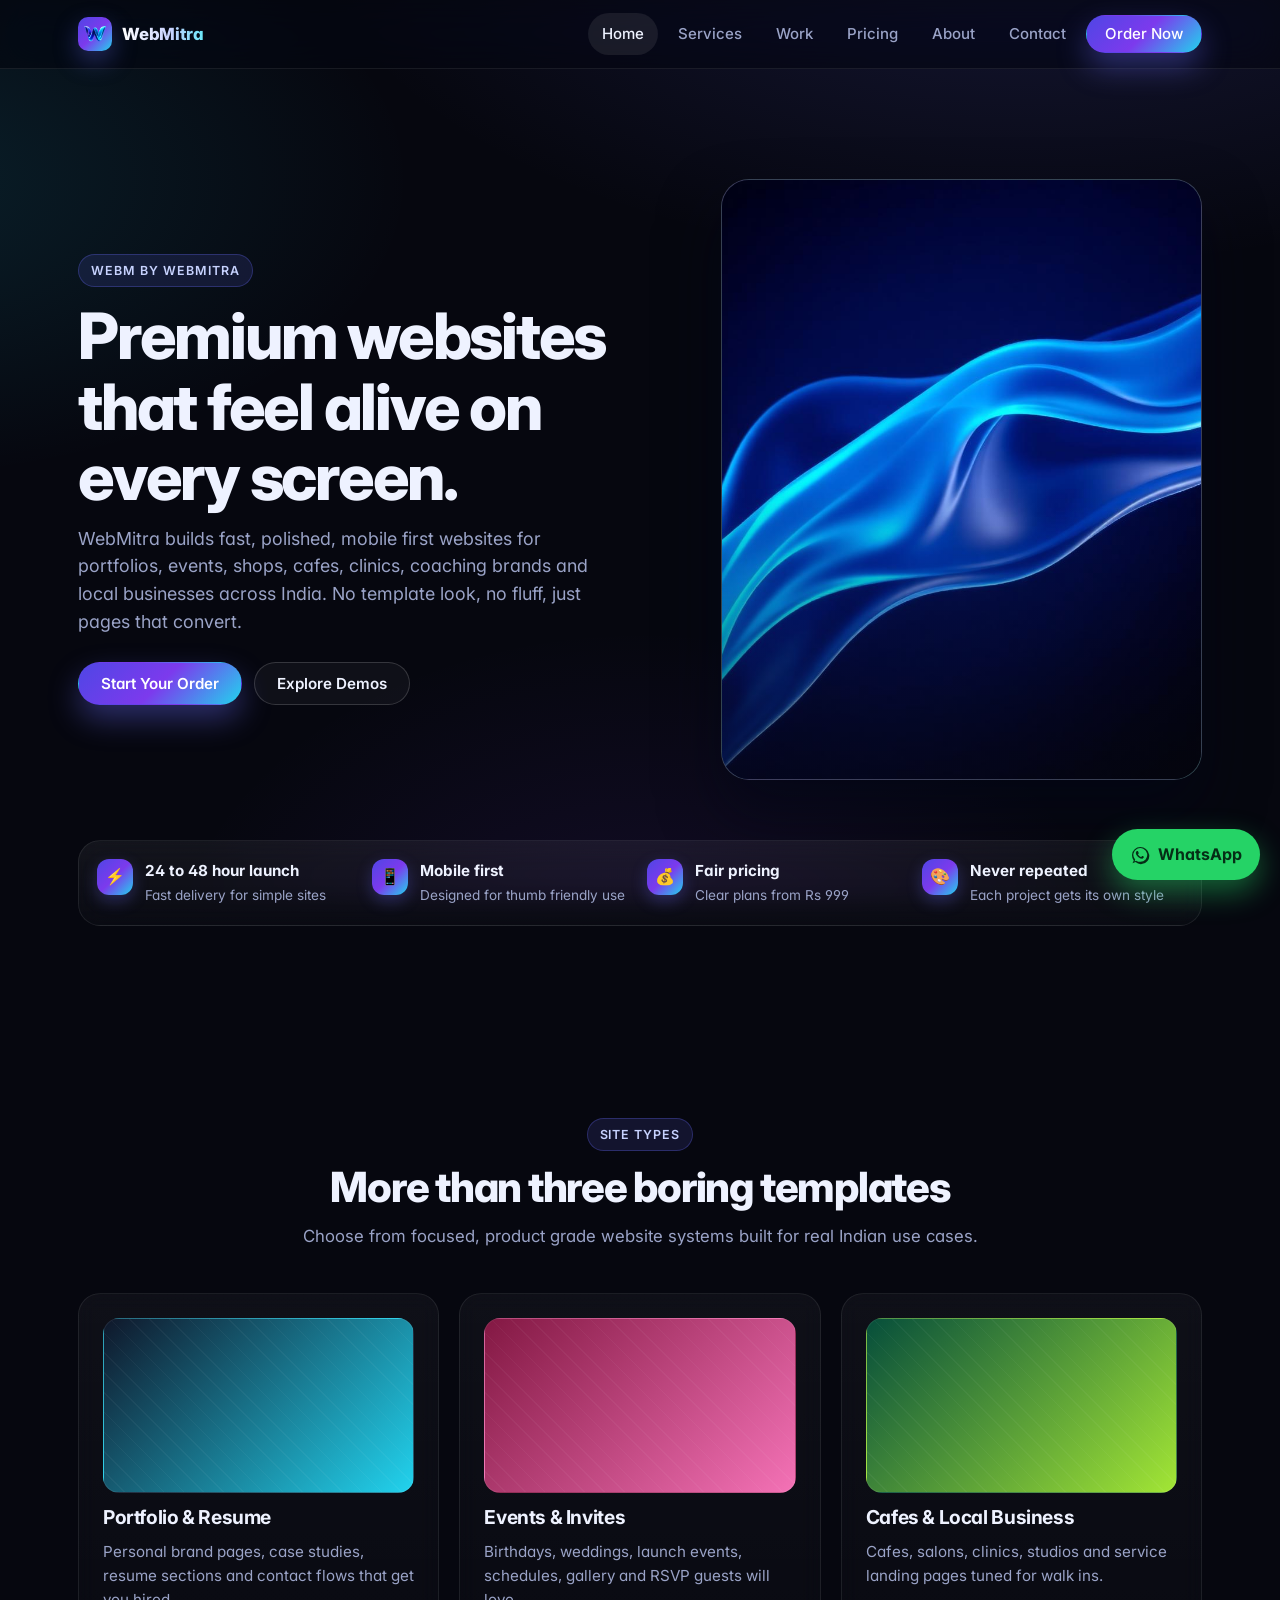
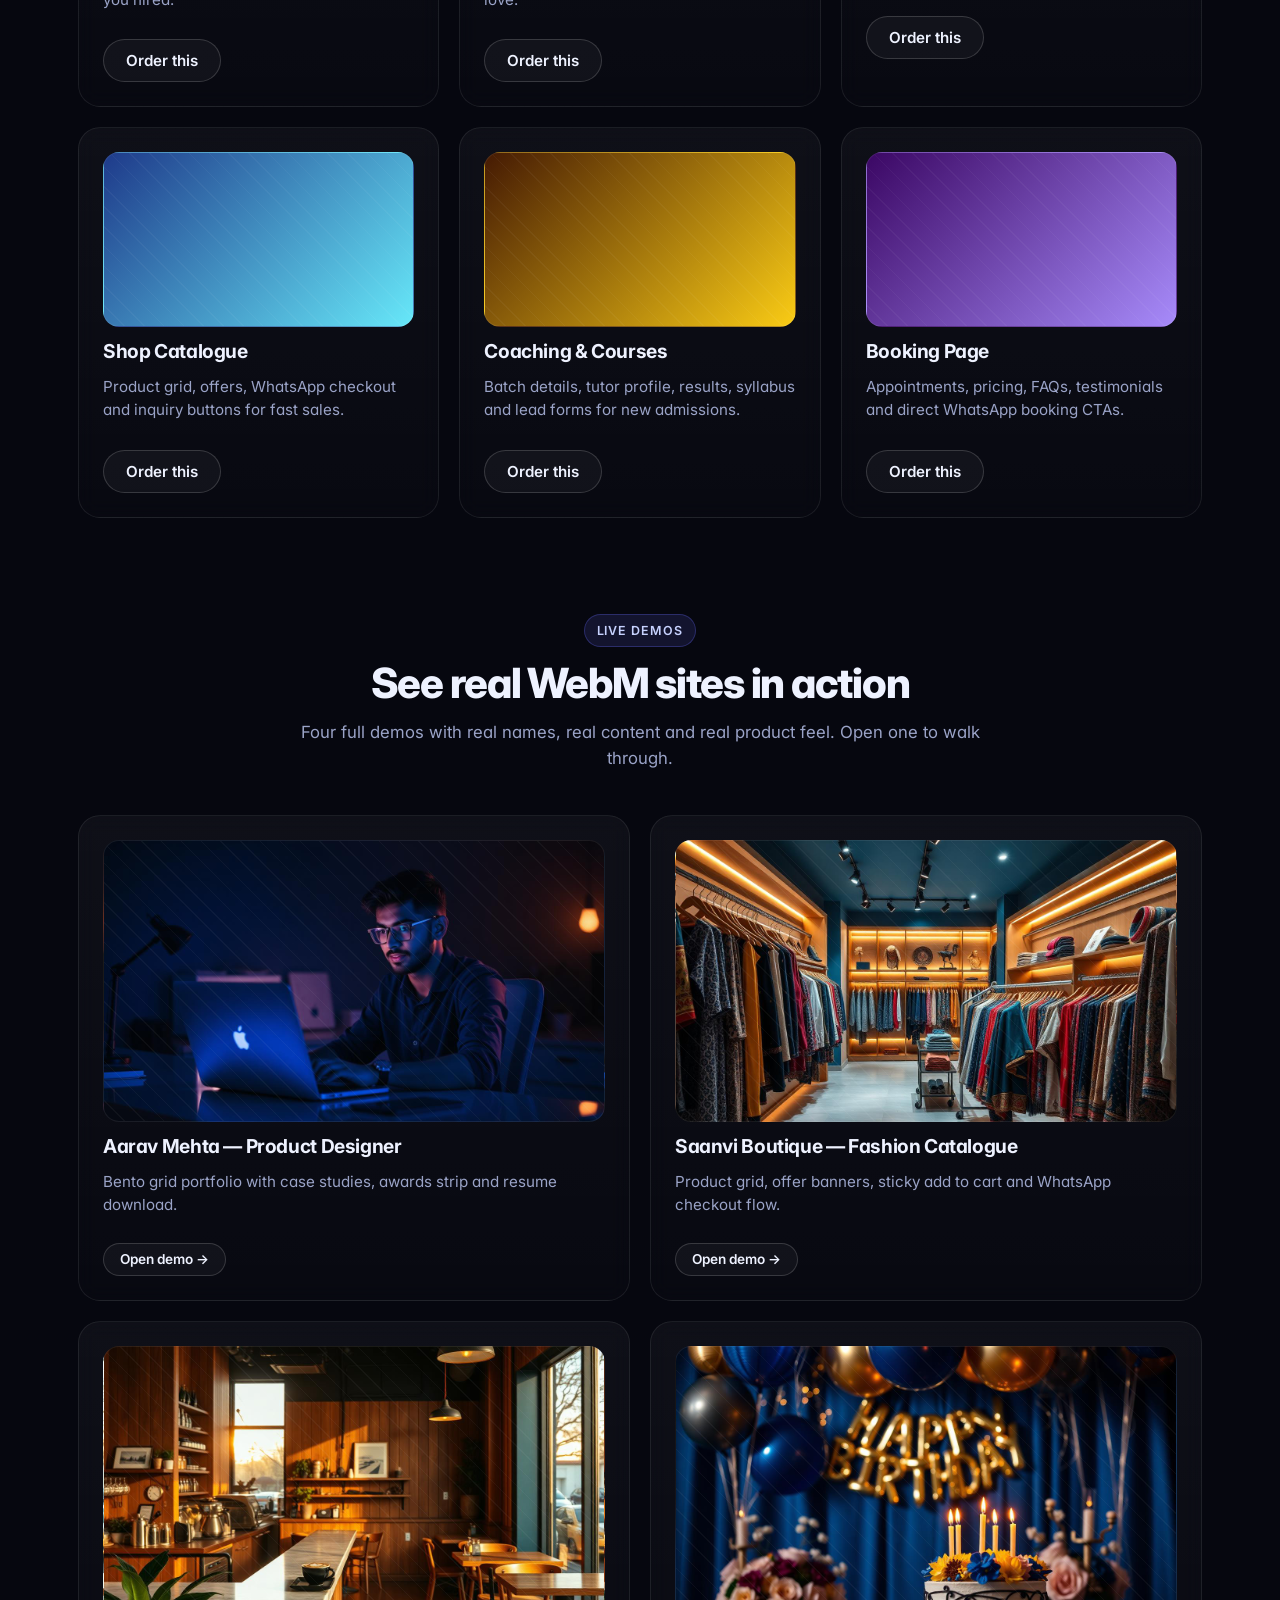
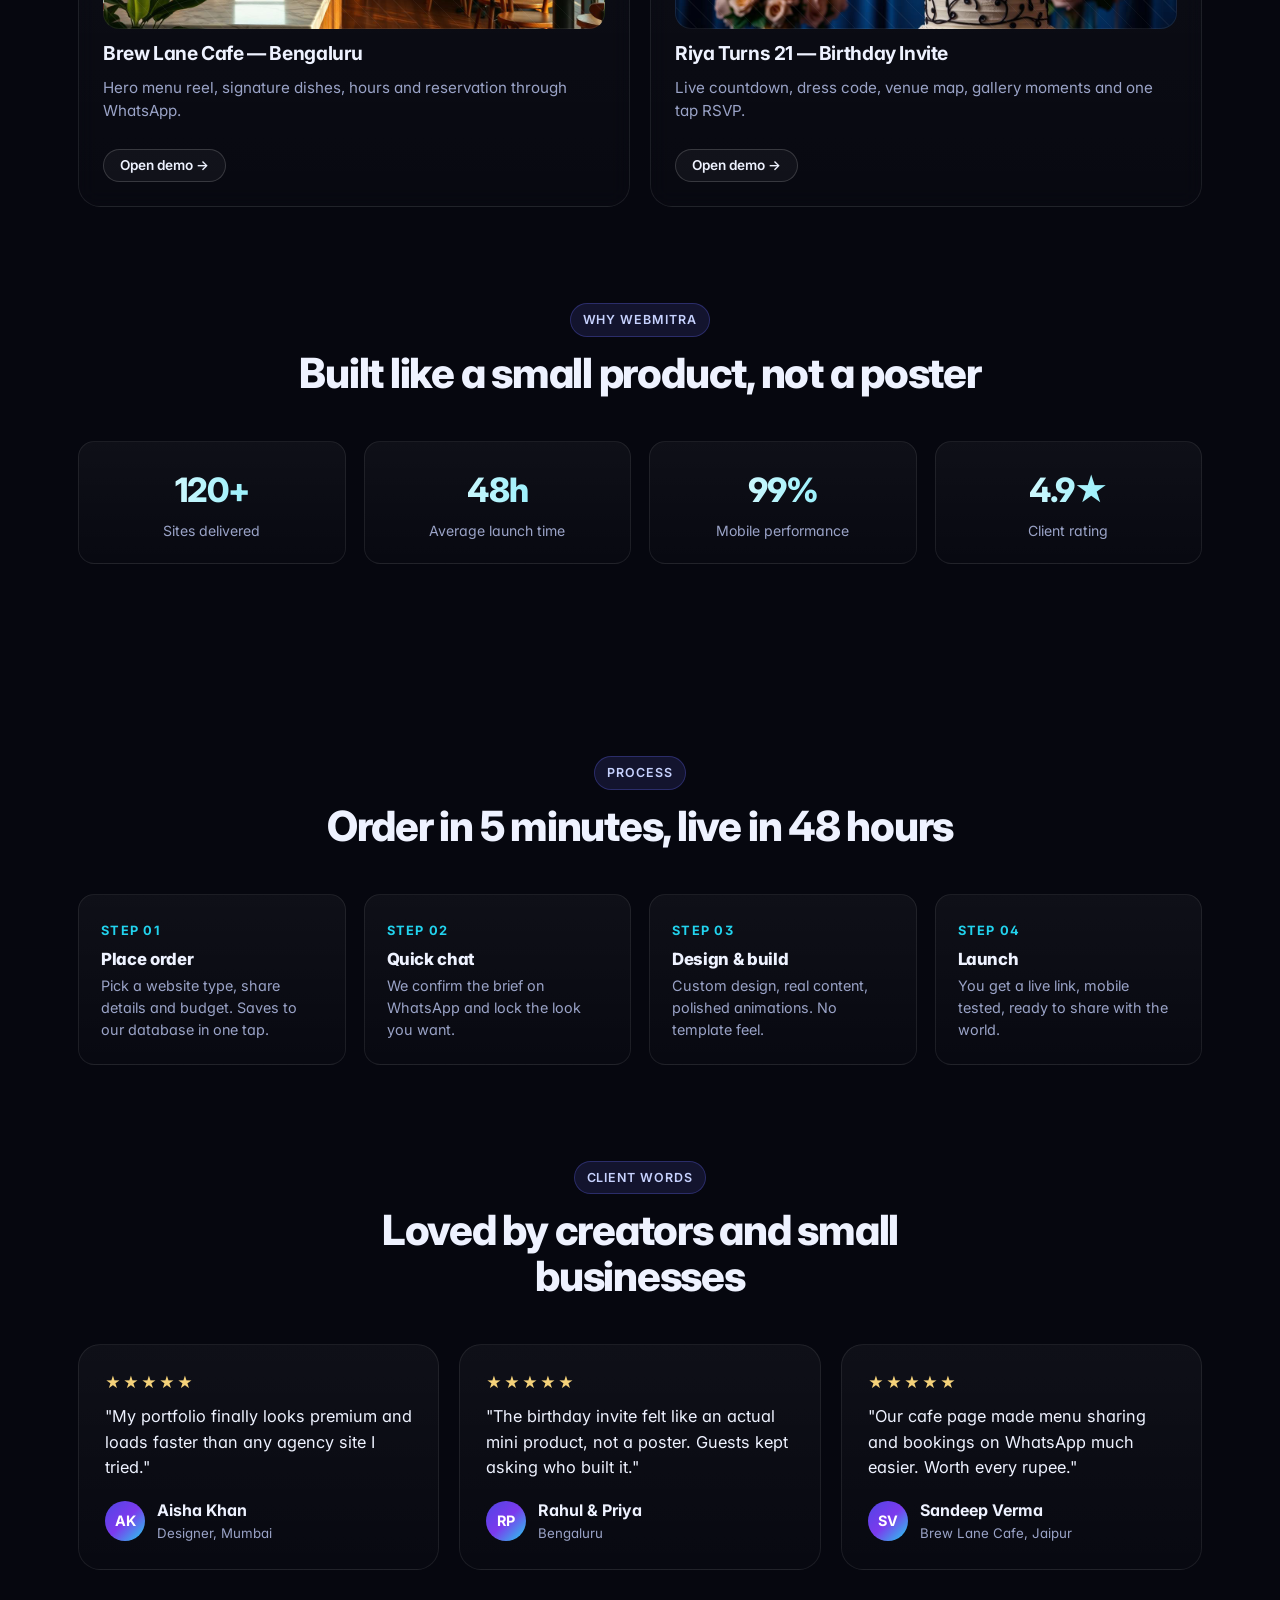
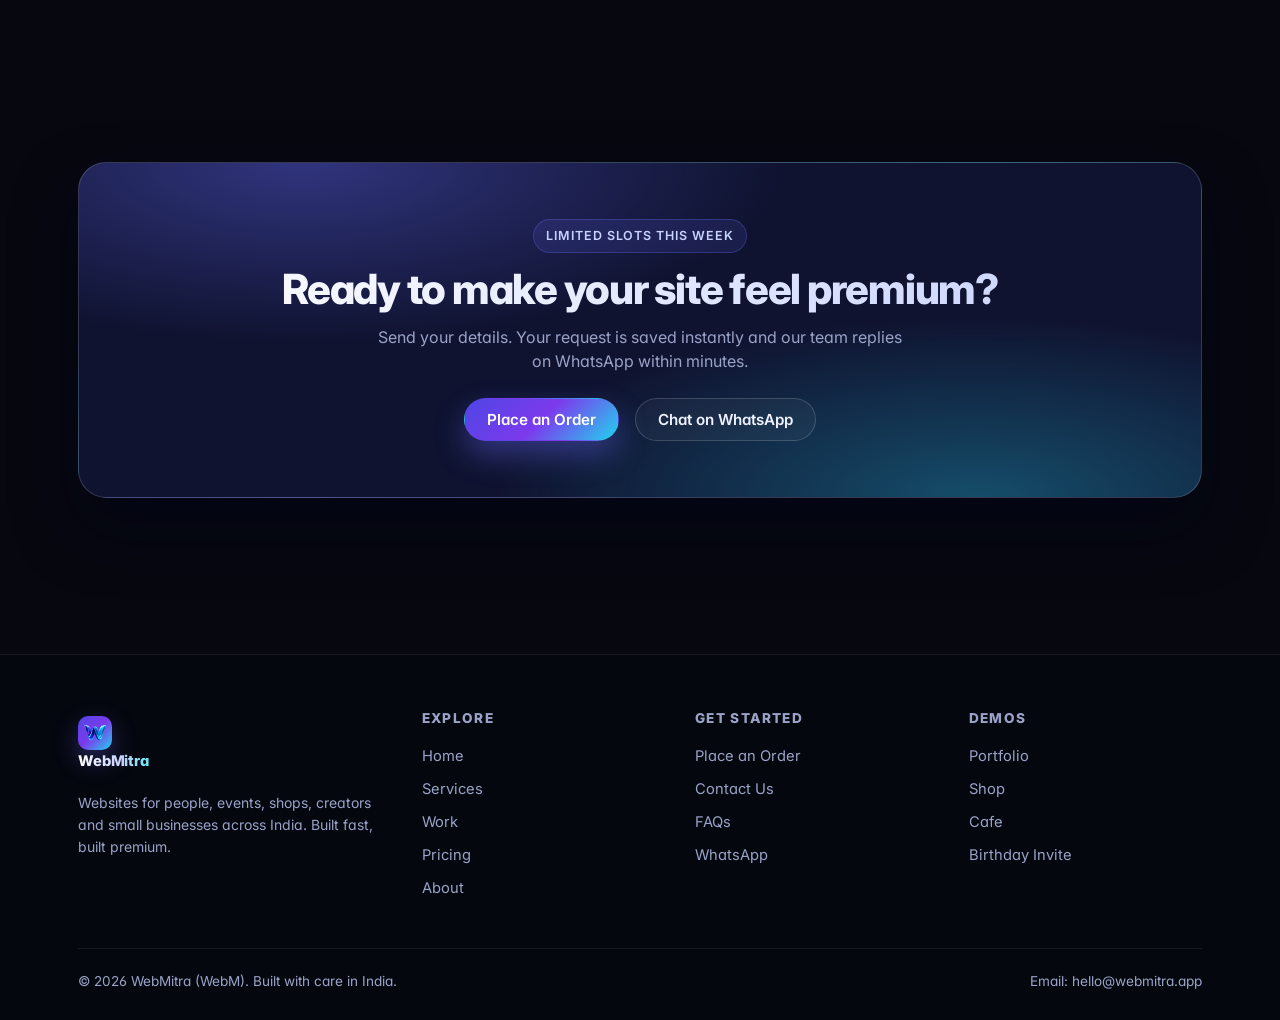
==== index.html @ c46224a7 "Add files via upload" ====
<!doctype html>
<html lang="en">
<head>
  <meta charset="utf-8" />
  <meta name="viewport" content="width=device-width, initial-scale=1, viewport-fit=cover" />
  <title>WebMitra | WebM Premium Websites for Creators, Cafes, Shops & Events in India</title>
  <meta name="description" content="WebMitra (WebM) builds premium, fast, mobile first websites for personal brands, cafes, shops, coaching, salons and events across India. Launch in 24 to 48 hours from just Rs 999." />
  <meta name="keywords" content="WebM, WebMitra, WebM websites, WebMitra India, premium websites India, mobile first website, fast website India, portfolio website, cafe website, shop website, birthday invite website, wedding website, business landing page, website designer India" />
  <meta name="author" content="WebMitra" />
  <meta name="robots" content="index,follow,max-image-preview:large" />
  <link rel="canonical" href="https://webmitra.app/" />
  <link rel="icon" href="icons/logo.png" type="image/svg+xml" />
  <link rel="apple-touch-icon" href="icons/logo.png" />
  <link rel="preconnect" href="https://fonts.googleapis.com" />
  <link rel="preconnect" href="https://fonts.gstatic.com" crossorigin />
  <link href="https://fonts.googleapis.com/css2?family=Inter:wght@400;500;600;700;800;900&display=swap" rel="stylesheet" />
  <link rel="stylesheet" href="styles.css" />
  <meta name="theme-color" content="#06070f" />
  <meta property="og:site_name" content="WebMitra" />
  <meta property="og:title" content="WebMitra (WebM) | Premium Websites Built in 48 Hours" />
  <meta property="og:description" content="Premium, fast, mobile first websites for creators, businesses and events across India. From Rs 999." />
  <meta property="og:type" content="website" />
  <meta property="og:url" content="https://webmitra.app/" />
  <meta property="og:image" content="images/hero.jpg" />
  <meta name="twitter:card" content="summary_large_image" />
  <meta name="twitter:title" content="WebMitra (WebM) | Premium Websites in 48 Hours" />
  <meta name="twitter:description" content="WebM builds beautiful, fast websites that convert. From Rs 999." />
  <meta name="twitter:image" content="images/hero.jpg" />
  <script type="application/ld+json">
  {
    "@context": "https://schema.org",
    "@graph": [
      {
        "@type": "Organization",
        "name": "WebMitra",
        "alternateName": ["WebM", "Web Mitra", "WebMitra India"],
        "url": "https://webmitra.app/",
        "logo": "https://webmitra.app/icons/logo.png",
        "description": "WebMitra (WebM) builds premium, fast, mobile first websites for creators and small businesses across India.",
        "sameAs": ["https://wa.me/919448249141"],
        "contactPoint": [{
          "@type": "ContactPoint",
          "contactType": "customer support",
          "telephone": "+91-94482-49141",
          "areaServed": "IN",
          "availableLanguage": ["English", "Hindi"]
        }]
      },
      {
        "@type": "WebSite",
        "name": "WebMitra",
        "alternateName": "WebM",
        "url": "https://webmitra.app/",
        "potentialAction": {
          "@type": "SearchAction",
          "target": "https://webmitra.app/?q={search_term_string}",
          "query-input": "required name=search_term_string"
        }
      },
      {
        "@type": "AggregateRating",
        "itemReviewed": {"@type": "Organization", "name": "WebMitra"},
        "ratingValue": "4.9",
        "reviewCount": "127"
      }
    ]
  }
  </script>
</head>
<body>
  <header class="site-header">
    <div class="container nav">
      <a class="brand" href="index.html" aria-label="WebMitra home">
        <span class="brand-mark"><img src="icons/logo.png" alt="WebMitra logo" width="34" height="34" /></span>
        <span class="brand-name-grad">WebMitra</span>
      </a>
      <button class="menu-toggle" data-menu-toggle aria-label="Open menu">☰</button>
      <nav class="nav-links" aria-label="Main">
        <a href="index.html" data-nav="index.html">Home</a>
        <a href="services.html" data-nav="services.html">Services</a>
        <a href="work.html" data-nav="work.html">Work</a>
        <a href="pricing.html" data-nav="pricing.html">Pricing</a>
        <a href="about.html" data-nav="about.html">About</a>
        <a href="contact.html" data-nav="contact.html">Contact</a>
        <a class="nav-cta btn btn-primary" href="order.html" data-nav="order.html">Order Now</a>
      </nav>
    </div>
  </header>

  <main>
    <section class="hero">
      <div class="container hero-grid">
        <div>
          <span class="eyebrow fade-in">WebM by WebMitra</span>
          <h1 class="fade-in delay-1">Premium websites that feel alive on every screen.</h1>
          <p class="lead fade-in delay-2">
            WebMitra builds fast, polished, mobile first websites for portfolios, events, shops, cafes, clinics, coaching brands and local businesses across India. No template look, no fluff, just pages that convert.
          </p>
          <div class="hero-cta fade-in delay-3">
            <a class="btn btn-primary" href="order.html">Start Your Order</a>
            <a class="btn btn-ghost" href="work.html">Explore Demos</a>
          </div>
        </div>
        <div class="hero-media fade-in delay-2">
          <img src="images/hero.jpg" alt="WebMitra liquid glass hero visual" width="640" height="800" fetchpriority="high" />
        </div>
      </div>
    </section>

    <section class="section" style="padding-top:0">
      <div class="container">
        <div class="trust-strip reveal">
          <div class="trust-item"><span class="trust-dot">⚡</span><div><strong>24 to 48 hour launch</strong><span class="t-sub">Fast delivery for simple sites</span></div></div>
          <div class="trust-item"><span class="trust-dot">📱</span><div><strong>Mobile first</strong><span class="t-sub">Designed for thumb friendly use</span></div></div>
          <div class="trust-item"><span class="trust-dot">💰</span><div><strong>Fair pricing</strong><span class="t-sub">Clear plans from Rs 999</span></div></div>
          <div class="trust-item"><span class="trust-dot">🎨</span><div><strong>Never repeated</strong><span class="t-sub">Each project gets its own style</span></div></div>
        </div>
      </div>
    </section>

    <section class="section">
      <div class="container">
        <div class="section-head reveal">
          <span class="eyebrow">Site types</span>
          <h2>More than three boring templates</h2>
          <p>Choose from focused, product grade website systems built for real Indian use cases.</p>
        </div>
        <div class="grid grid-3">
          <article class="card reveal"><div style="background:linear-gradient(135deg,#0f172a,#22d3ee)" class="mini-visual"></div><h3>Portfolio &amp; Resume</h3><p>Personal brand pages, case studies, resume sections and contact flows that get you hired.</p><a class="btn btn-ghost" href="order.html?type=Portfolio">Order this</a></article>
          <article class="card reveal"><div style="background:linear-gradient(135deg,#831843,#f472b6)" class="mini-visual event"></div><h3>Events &amp; Invites</h3><p>Birthdays, weddings, launch events, schedules, gallery and RSVP guests will love.</p><a class="btn btn-ghost" href="order.html?type=Birthday Invitation">Order this</a></article>
          <article class="card reveal"><div style="background:linear-gradient(135deg,#064e3b,#a3e635)" class="mini-visual business"></div><h3>Cafes &amp; Local Business</h3><p>Cafes, salons, clinics, studios and service landing pages tuned for walk ins.</p><a class="btn btn-ghost" href="order.html?type=Cafe / Restaurant">Order this</a></article>
          <article class="card reveal"><div style="background:linear-gradient(135deg,#1e3a8a,#67e8f9)" class="mini-visual shop"></div><h3>Shop Catalogue</h3><p>Product grid, offers, WhatsApp checkout and inquiry buttons for fast sales.</p><a class="btn btn-ghost" href="order.html?type=Shop Catalogue">Order this</a></article>
          <article class="card reveal"><div style="background:linear-gradient(135deg,#451a03,#facc15)" class="mini-visual learn"></div><h3>Coaching &amp; Courses</h3><p>Batch details, tutor profile, results, syllabus and lead forms for new admissions.</p><a class="btn btn-ghost" href="order.html?type=Coaching / Course">Order this</a></article>
          <article class="card reveal"><div style="background:linear-gradient(135deg,#3b0764,#a78bfa)" class="mini-visual booking"></div><h3>Booking Page</h3><p>Appointments, pricing, FAQs, testimonials and direct WhatsApp booking CTAs.</p><a class="btn btn-ghost" href="order.html?type=Booking Page">Order this</a></article>
        </div>
      </div>
    </section>

    <section class="section" style="padding-top:0">
      <div class="container">
        <div class="section-head reveal">
          <span class="eyebrow">Live demos</span>
          <h2>See real WebM sites in action</h2>
          <p>Four full demos with real names, real content and real product feel. Open one to walk through.</p>
        </div>
        <div class="grid grid-2">
          <a class="card reveal" href="demo-portfolio.html" style="display:flex;flex-direction:column;text-decoration:none">
            <div class="mini-visual" style="background:url('images/demo-portfolio.jpg') center/cover"></div>
            <h3>Aarav Mehta — Product Designer</h3>
            <p>Bento grid portfolio with case studies, awards strip and resume download.</p>
            <span class="btn btn-ghost btn-sm" style="align-self:flex-start;margin-top:14px">Open demo →</span>
          </a>
          <a class="card reveal" href="demo-shop.html" style="display:flex;flex-direction:column;text-decoration:none">
            <div class="mini-visual shop" style="background:url('images/demo-shop.jpg') center/cover"></div>
            <h3>Saanvi Boutique — Fashion Catalogue</h3>
            <p>Product grid, offer banners, sticky add to cart and WhatsApp checkout flow.</p>
            <span class="btn btn-ghost btn-sm" style="align-self:flex-start;margin-top:14px">Open demo →</span>
          </a>
          <a class="card reveal" href="demo-cafe.html" style="display:flex;flex-direction:column;text-decoration:none">
            <div class="mini-visual business" style="background:url('images/demo-cafe.jpg') center/cover"></div>
            <h3>Brew Lane Cafe — Bengaluru</h3>
            <p>Hero menu reel, signature dishes, hours and reservation through WhatsApp.</p>
            <span class="btn btn-ghost btn-sm" style="align-self:flex-start;margin-top:14px">Open demo →</span>
          </a>
          <a class="card reveal" href="demo-invite.html" style="display:flex;flex-direction:column;text-decoration:none">
            <div class="mini-visual event" style="background:url('images/demo-invite.jpg') center/cover"></div>
            <h3>Riya Turns 21 — Birthday Invite</h3>
            <p>Live countdown, dress code, venue map, gallery moments and one tap RSVP.</p>
            <span class="btn btn-ghost btn-sm" style="align-self:flex-start;margin-top:14px">Open demo →</span>
          </a>
        </div>
      </div>
    </section>

    <section class="section" style="padding-top:0">
      <div class="container">
        <div class="section-head reveal">
          <span class="eyebrow">Why WebMitra</span>
          <h2>Built like a small product, not a poster</h2>
        </div>
        <div class="stats reveal">
          <div class="stat"><div class="n"><span data-target="120" data-suffix="+">0</span></div><div class="l">Sites delivered</div></div>
          <div class="stat"><div class="n"><span data-target="48" data-suffix="h">0</span></div><div class="l">Average launch time</div></div>
          <div class="stat"><div class="n"><span data-target="99" data-suffix="%">0</span></div><div class="l">Mobile performance</div></div>
          <div class="stat"><div class="n"><span data-target="4.9" data-suffix="★">0</span></div><div class="l">Client rating</div></div>
        </div>
      </div>
    </section>

    <section class="section">
      <div class="container">
        <div class="section-head reveal">
          <span class="eyebrow">Process</span>
          <h2>Order in 5 minutes, live in 48 hours</h2>
        </div>
        <div class="steps reveal">
          <div class="step"><span class="num">STEP 01</span><h4>Place order</h4><p>Pick a website type, share details and budget. Saves to our database in one tap.</p></div>
          <div class="step"><span class="num">STEP 02</span><h4>Quick chat</h4><p>We confirm the brief on WhatsApp and lock the look you want.</p></div>
          <div class="step"><span class="num">STEP 03</span><h4>Design &amp; build</h4><p>Custom design, real content, polished animations. No template feel.</p></div>
          <div class="step"><span class="num">STEP 04</span><h4>Launch</h4><p>You get a live link, mobile tested, ready to share with the world.</p></div>
        </div>
      </div>
    </section>

    <section class="section" style="padding-top:0">
      <div class="container">
        <div class="section-head reveal">
          <span class="eyebrow">Client words</span>
          <h2>Loved by creators and small businesses</h2>
        </div>
        <div class="grid grid-3">
          <div class="testimonial reveal"><div class="stars">★★★★★</div><p>"My portfolio finally looks premium and loads faster than any agency site I tried."</p><div class="who"><div class="avatar">AK</div><div><strong>Aisha Khan</strong><small>Designer, Mumbai</small></div></div></div>
          <div class="testimonial reveal"><div class="stars">★★★★★</div><p>"The birthday invite felt like an actual mini product, not a poster. Guests kept asking who built it."</p><div class="who"><div class="avatar">RP</div><div><strong>Rahul &amp; Priya</strong><small>Bengaluru</small></div></div></div>
          <div class="testimonial reveal"><div class="stars">★★★★★</div><p>"Our cafe page made menu sharing and bookings on WhatsApp much easier. Worth every rupee."</p><div class="who"><div class="avatar">SV</div><div><strong>Sandeep Verma</strong><small>Brew Lane Cafe, Jaipur</small></div></div></div>
        </div>
      </div>
    </section>

    <section class="section">
      <div class="container">
        <div class="cta-banner reveal">
          <span class="eyebrow">Limited slots this week</span>
          <h2>Ready to make your site feel premium?</h2>
          <p>Send your details. Your request is saved instantly and our team replies on WhatsApp within minutes.</p>
          <a class="btn btn-primary" href="order.html">Place an Order</a>
          <a class="btn btn-ghost" data-wa>Chat on WhatsApp</a>
        </div>
      </div>
    </section>
  </main>

  <footer class="site-footer">
    <div class="container">
      <div class="footer-grid">
        <div>
          <a class="brand" href="index.html">
            <span class="brand-mark"><img src="icons/logo.png" alt="WebMitra" width="34" height="34" /></span>
            <span class="brand-name-grad">WebMitra</span>
          </a>
          <p class="muted" style="max-width:320px;margin-top:14px;font-size:14px">Websites for people, events, shops, creators and small businesses across India. Built fast, built premium.</p>
        </div>
        <div><h4>Explore</h4><a href="index.html">Home</a><a href="services.html">Services</a><a href="work.html">Work</a><a href="pricing.html">Pricing</a><a href="about.html">About</a></div>
        <div><h4>Get Started</h4><a href="order.html">Place an Order</a><a href="contact.html">Contact Us</a><a href="faq.html">FAQs</a><a data-wa>WhatsApp</a></div>
        <div><h4>Demos</h4><a href="demo-portfolio.html">Portfolio</a><a href="demo-shop.html">Shop</a><a href="demo-cafe.html">Cafe</a><a href="demo-invite.html">Birthday Invite</a></div>
      </div>
      <div class="footer-bottom"><span>© <span id="yr"></span> WebMitra (WebM). Built with care in India.</span><span>Email: hello@webmitra.app</span></div>
    </div>
  </footer>

  <a class="float-wa" data-wa aria-label="Chat on WhatsApp">
    <svg viewBox="0 0 24 24" fill="currentColor" aria-hidden="true"><path d="M19.05 4.91A10 10 0 0 0 4.5 18.5L3 22l3.6-1.46A10 10 0 1 0 19.05 4.91Zm-7 15.32a8.27 8.27 0 0 1-4.21-1.15l-.3-.18-2.13.87.87-2.07-.2-.32a8.32 8.32 0 1 1 5.97 2.85Zm4.7-6.21c-.26-.13-1.52-.75-1.76-.83s-.41-.13-.58.13-.66.83-.81 1-.3.19-.55.06a6.79 6.79 0 0 1-2-1.24 7.55 7.55 0 0 1-1.39-1.73c-.14-.26 0-.4.11-.53s.26-.3.39-.46a1.74 1.74 0 0 0 .26-.43.49.49 0 0 0 0-.46c-.06-.13-.58-1.39-.79-1.9s-.42-.43-.58-.44h-.49a.94.94 0 0 0-.69.32 2.86 2.86 0 0 0-.89 2.13c0 1.26.92 2.47 1 2.64a10.31 10.31 0 0 0 4 3.55c.55.24 1 .39 1.32.5a3.2 3.2 0 0 0 1.46.09 2.39 2.39 0 0 0 1.57-1.11 1.94 1.94 0 0 0 .14-1.11c-.06-.1-.23-.16-.49-.29Z"/></svg>
    WhatsApp
  </a>
  <script src="app.js"></script>
</body>
</html>
---- styles.css ----
/* =========================================================
   WebMitra v4 — Midnight Indigo + Electric design system
   ========================================================= */

:root {
  --bg: #06070f;
  --bg-2: #0a0c1a;
  --surface: #0f1330;
  --surface-2: #141a3d;
  --line: rgba(255, 255, 255, 0.08);
  --line-strong: rgba(255, 255, 255, 0.16);
  --text: #eef2ff;
  --muted: #9aa3c7;
  --muted-2: #6b7299;
  --primary: #6366f1;
  --primary-2: #818cf8;
  --accent: #22d3ee;
  --accent-2: #06b6d4;
  --gold: #f5d27a;
  --success: #34d399;
  --danger: #f87171;
  --warning: #fbbf24;

  --grad-primary: linear-gradient(135deg, #4f46e5 0%, #7c3aed 50%, #22d3ee 100%);
  --grad-soft: linear-gradient(135deg, rgba(99, 102, 241, 0.18), rgba(34, 211, 238, 0.12));
  --grad-card: linear-gradient(180deg, rgba(255, 255, 255, 0.04), rgba(255, 255, 255, 0.01));
  --grad-glass: linear-gradient(180deg, rgba(255, 255, 255, 0.06), rgba(255, 255, 255, 0.02));

  --shadow-sm: 0 2px 6px rgba(0, 0, 0, 0.3);
  --shadow-md: 0 10px 30px rgba(2, 6, 23, 0.45);
  --shadow-lg: 0 30px 60px rgba(2, 6, 23, 0.55);
  --shadow-glow: 0 20px 60px rgba(79, 70, 229, 0.35);

  --radius-sm: 10px;
  --radius: 16px;
  --radius-lg: 22px;
  --radius-xl: 28px;

  --container: 1180px;
  --pad: clamp(16px, 4vw, 28px);

  --font-sans: "Inter", -apple-system, BlinkMacSystemFont, "Segoe UI", Roboto, sans-serif;

  --ease: cubic-bezier(0.22, 1, 0.36, 1);
}

* { box-sizing: border-box; }
*::selection { background: rgba(99, 102, 241, 0.35); color: #fff; }

html, body { margin: 0; padding: 0; }
html { scroll-behavior: smooth; -webkit-text-size-adjust: 100%; }

body {
  font-family: var(--font-sans);
  background: var(--bg);
  color: var(--text);
  line-height: 1.55;
  font-size: 16px;
  font-feature-settings: "ss01", "cv11";
  -webkit-font-smoothing: antialiased;
  -moz-osx-font-smoothing: grayscale;
  overflow-x: hidden;
  min-height: 100vh;
  background-image:
    radial-gradient(1200px 600px at 80% -10%, rgba(99, 102, 241, 0.18), transparent 60%),
    radial-gradient(900px 500px at -10% 20%, rgba(34, 211, 238, 0.12), transparent 60%),
    radial-gradient(800px 600px at 50% 110%, rgba(124, 58, 237, 0.12), transparent 60%);
  background-attachment: fixed;
}

img { max-width: 100%; display: block; }
a { color: inherit; text-decoration: none; }
button { font-family: inherit; }

h1, h2, h3, h4 {
  margin: 0 0 12px;
  letter-spacing: -0.02em;
  color: var(--text);
  line-height: 1.1;
  font-weight: 800;
}
h1 { font-size: clamp(2.2rem, 5.2vw, 4rem); letter-spacing: -0.035em; }
h2 { font-size: clamp(1.7rem, 3.6vw, 2.6rem); letter-spacing: -0.03em; }
h3 { font-size: 1.2rem; font-weight: 700; }
p  { margin: 0 0 12px; color: var(--muted); }

.container { width: 100%; max-width: var(--container); margin: 0 auto; padding: 0 var(--pad); }

/* ---------- Header / Nav ---------- */
.site-header {
  position: sticky;
  top: 0;
  z-index: 50;
  backdrop-filter: saturate(180%) blur(18px);
  -webkit-backdrop-filter: saturate(180%) blur(18px);
  background: rgba(6, 7, 15, 0.65);
  border-bottom: 1px solid var(--line);
}
.nav {
  display: flex;
  align-items: center;
  justify-content: space-between;
  height: 68px;
  gap: 16px;
}
.brand {
  display: flex;
  align-items: center;
  gap: 10px;
  font-weight: 800;
  font-size: 1.05rem;
  letter-spacing: -0.01em;
  color: var(--text);
}
.brand-mark {
  width: 34px;
  height: 34px;
  border-radius: 10px;
  background: var(--grad-primary);
  display: grid;
  place-items: center;
  box-shadow: 0 10px 24px rgba(99, 102, 241, 0.35);
  overflow: hidden;
}
.brand-mark img { width: 100%; height: 100%; object-fit: cover; }
.brand-name-grad {
  background: linear-gradient(90deg, #fff, #c7d2fe 60%, #67e8f9);
  -webkit-background-clip: text;
  background-clip: text;
  color: transparent;
}

.nav-links {
  display: flex;
  align-items: center;
  gap: 6px;
}
.nav-links a {
  padding: 9px 14px;
  border-radius: 999px;
  color: var(--muted);
  font-weight: 500;
  font-size: 0.94rem;
  transition: color 0.2s var(--ease), background 0.2s var(--ease);
}
.nav-links a:hover { color: var(--text); background: rgba(255, 255, 255, 0.05); }
.nav-links a.active { color: var(--text); background: rgba(255, 255, 255, 0.08); }
.nav-links .nav-cta { color: #fff; padding: 10px 18px; }
.nav-links .nav-cta:hover { color: #fff; }

.menu-toggle {
  display: none;
  background: rgba(255, 255, 255, 0.06);
  border: 1px solid var(--line-strong);
  color: var(--text);
  width: 40px; height: 40px;
  border-radius: 12px;
  font-size: 1.1rem;
  cursor: pointer;
}

@media (max-width: 860px) {
  .menu-toggle { display: grid; place-items: center; }
  .nav-links {
    position: absolute;
    inset: 68px 12px auto 12px;
    background: rgba(10, 12, 26, 0.96);
    backdrop-filter: blur(20px);
    border: 1px solid var(--line-strong);
    border-radius: 18px;
    padding: 14px;
    flex-direction: column;
    align-items: stretch;
    gap: 6px;
    transform: translateY(-6px);
    opacity: 0;
    pointer-events: none;
    transition: all 0.25s var(--ease);
    box-shadow: var(--shadow-md);
  }
  .nav-links.open { transform: translateY(0); opacity: 1; pointer-events: auto; }
  .nav-links a { padding: 12px 14px; border-radius: 12px; }
}

/* ---------- Buttons ---------- */
.btn {
  display: inline-flex;
  align-items: center;
  justify-content: center;
  gap: 8px;
  padding: 13px 22px;
  border-radius: 999px;
  font-weight: 600;
  font-size: 0.95rem;
  cursor: pointer;
  border: 1px solid transparent;
  transition: transform 0.2s var(--ease), box-shadow 0.25s var(--ease), background 0.25s var(--ease), border-color 0.25s var(--ease), color 0.25s var(--ease);
  text-align: center;
  line-height: 1;
  white-space: nowrap;
}
.btn:active { transform: translateY(1px) scale(0.99); }
.btn-primary {
  background: var(--grad-primary);
  color: #fff;
  box-shadow: 0 14px 30px rgba(99, 102, 241, 0.4);
}
.btn-primary:hover { box-shadow: 0 18px 40px rgba(99, 102, 241, 0.55); transform: translateY(-1px); }
.btn-ghost {
  background: rgba(255, 255, 255, 0.04);
  border-color: var(--line-strong);
  color: var(--text);
}
.btn-ghost:hover { background: rgba(255, 255, 255, 0.08); border-color: rgba(255, 255, 255, 0.25); }
.btn-light {
  background: #fff;
  color: #0b1020;
}
.btn-light:hover { background: #e7e9ff; }
.btn-block { width: 100%; }
.btn-sm { padding: 9px 16px; font-size: 0.85rem; }
.btn-wa { background: #25d366; color: #052e16; }
.btn-wa:hover { background: #4ade80; }

/* ---------- Sections ---------- */
.section { padding: clamp(56px, 8vw, 96px) 0; }
.section-head { text-align: center; max-width: 720px; margin: 0 auto 44px; }
.section-head p { color: var(--muted); font-size: 1.05rem; }

.eyebrow {
  display: inline-block;
  padding: 6px 12px;
  border-radius: 999px;
  background: rgba(99, 102, 241, 0.14);
  color: #c7d2fe;
  font-size: 0.78rem;
  font-weight: 600;
  letter-spacing: 0.08em;
  text-transform: uppercase;
  border: 1px solid rgba(99, 102, 241, 0.3);
  margin-bottom: 14px;
}

/* ---------- Hero ---------- */
.hero { padding: clamp(56px, 9vw, 110px) 0 clamp(32px, 5vw, 60px); position: relative; }
.hero.center { text-align: center; }
.hero-grid {
  display: grid;
  grid-template-columns: 1.1fr 0.9fr;
  gap: 56px;
  align-items: center;
}
.hero-grid .lead { font-size: clamp(1rem, 1.4vw, 1.15rem); color: var(--muted); max-width: 540px; }
.hero-cta { display: flex; flex-wrap: wrap; gap: 12px; margin-top: 26px; }
.hero.center .hero-cta { justify-content: center; }
.hero.center .lead { margin: 14px auto 0; max-width: 620px; }

.hero-media {
  position: relative;
  aspect-ratio: 4 / 5;
  border-radius: var(--radius-xl);
  overflow: hidden;
  background: var(--grad-soft);
  border: 1px solid var(--line-strong);
  box-shadow: var(--shadow-lg);
}
.hero-media img { width: 100%; height: 100%; object-fit: cover; }
.hero-media::after {
  content: "";
  position: absolute; inset: 0;
  background: linear-gradient(180deg, transparent 50%, rgba(6, 7, 15, 0.6));
}
@media (max-width: 860px) {
  .hero-grid { grid-template-columns: 1fr; gap: 32px; }
  .hero-media { aspect-ratio: 4 / 3; }
}

/* ---------- Trust strip ---------- */
.trust-strip {
  display: grid;
  grid-template-columns: repeat(4, 1fr);
  gap: 14px;
  background: var(--grad-glass);
  border: 1px solid var(--line);
  border-radius: var(--radius-lg);
  padding: 18px;
  backdrop-filter: blur(12px);
}
.trust-item { display: flex; align-items: flex-start; gap: 12px; }
.trust-item strong { display: block; color: var(--text); font-size: 0.95rem; }
.trust-item span.t-sub { color: var(--muted); font-size: 0.85rem; }
.trust-dot {
  width: 36px; height: 36px;
  border-radius: 12px;
  background: var(--grad-primary);
  display: grid; place-items: center;
  font-size: 1rem;
  flex-shrink: 0;
  box-shadow: 0 6px 16px rgba(99, 102, 241, 0.3);
}
@media (max-width: 760px) { .trust-strip { grid-template-columns: repeat(2, 1fr); } }

/* ---------- Grids ---------- */
.grid { display: grid; gap: 20px; }
.grid-2 { grid-template-columns: repeat(2, 1fr); }
.grid-3 { grid-template-columns: repeat(3, 1fr); }
.grid-4 { grid-template-columns: repeat(4, 1fr); }
@media (max-width: 980px) { .grid-3, .grid-4 { grid-template-columns: repeat(2, 1fr); } }
@media (max-width: 620px) { .grid-2, .grid-3, .grid-4 { grid-template-columns: 1fr; } }

/* ---------- Cards ---------- */
.card {
  position: relative;
  background: var(--grad-card);
  border: 1px solid var(--line);
  border-radius: var(--radius-lg);
  padding: 24px;
  backdrop-filter: blur(10px);
  transition: transform 0.3s var(--ease), border-color 0.3s var(--ease), box-shadow 0.3s var(--ease);
  overflow: hidden;
}
.card::before {
  content: "";
  position: absolute; inset: 0;
  background: radial-gradient(400px 200px at var(--x, 50%) var(--y, 0%), rgba(99, 102, 241, 0.12), transparent 60%);
  opacity: 0;
  transition: opacity 0.3s var(--ease);
  pointer-events: none;
}
.card:hover { transform: translateY(-4px); border-color: var(--line-strong); box-shadow: var(--shadow-md); }
.card:hover::before { opacity: 1; }
.card h3 { margin-top: 14px; }
.card p { font-size: 0.95rem; color: var(--muted); }
.card .btn { margin-top: 16px; }

.mini-visual {
  width: 100%;
  aspect-ratio: 16 / 9;
  border-radius: var(--radius);
  background:
    radial-gradient(at 20% 20%, rgba(99, 102, 241, 0.4), transparent 50%),
    radial-gradient(at 80% 80%, rgba(34, 211, 238, 0.35), transparent 55%),
    linear-gradient(135deg, #1e1b4b, #0c1233);
  border: 1px solid var(--line);
  position: relative;
  overflow: hidden;
}
.mini-visual::after {
  content: "";
  position: absolute; inset: 0;
  background:
    repeating-linear-gradient(45deg, rgba(255,255,255,0.04) 0 1px, transparent 1px 14px);
}
.mini-visual.event { background:
  radial-gradient(at 70% 30%, rgba(245, 210, 122, 0.35), transparent 55%),
  radial-gradient(at 20% 80%, rgba(244, 114, 182, 0.3), transparent 55%),
  linear-gradient(135deg, #1f0b3d, #0c1233); }
.mini-visual.business { background:
  radial-gradient(at 30% 30%, rgba(34, 211, 238, 0.35), transparent 55%),
  linear-gradient(135deg, #07182d, #0a1f4a); }
.mini-visual.shop { background:
  radial-gradient(at 60% 40%, rgba(167, 139, 250, 0.4), transparent 55%),
  linear-gradient(135deg, #1a1135, #0e0a2e); }
.mini-visual.learn { background:
  radial-gradient(at 50% 30%, rgba(74, 222, 128, 0.3), transparent 55%),
  linear-gradient(135deg, #0a2018, #0a1730); }
.mini-visual.booking { background:
  radial-gradient(at 30% 70%, rgba(251, 191, 36, 0.3), transparent 55%),
  linear-gradient(135deg, #2a1505, #0a0d2a); }

/* ---------- Pricing ---------- */
.pricing-grid {
  display: grid;
  grid-template-columns: repeat(3, 1fr);
  gap: 22px;
}
@media (max-width: 980px) { .pricing-grid { grid-template-columns: 1fr; } }
.price-card {
  background: var(--grad-card);
  border: 1px solid var(--line);
  border-radius: var(--radius-lg);
  padding: 28px;
  display: flex; flex-direction: column;
  position: relative;
}
.price-card.featured {
  border-color: rgba(99, 102, 241, 0.55);
  background:
    radial-gradient(600px 200px at 50% -20%, rgba(99, 102, 241, 0.25), transparent 60%),
    var(--grad-card);
  box-shadow: var(--shadow-glow);
}
.price-card .badge {
  position: absolute; top: -12px; left: 24px;
  padding: 6px 12px;
  background: var(--grad-primary);
  color: #fff;
  border-radius: 999px;
  font-size: 0.75rem;
  font-weight: 700;
  letter-spacing: 0.05em;
  text-transform: uppercase;
}
.price-card h3 { font-size: 1.1rem; color: var(--muted); font-weight: 600; margin-bottom: 6px; }
.price-card .amt { font-size: 2.6rem; font-weight: 800; letter-spacing: -0.03em; color: var(--text); }
.price-card .amt small { font-size: 0.95rem; color: var(--muted); font-weight: 500; }
.price-card .desc { color: var(--muted); margin: 8px 0 18px; font-size: 0.95rem; }
.price-card ul { list-style: none; padding: 0; margin: 0 0 22px; display: flex; flex-direction: column; gap: 10px; }
.price-card li { display: flex; gap: 10px; align-items: flex-start; color: var(--text); font-size: 0.93rem; }
.price-card li::before {
  content: "✓";
  color: var(--accent);
  font-weight: 700;
  margin-top: 1px;
  flex-shrink: 0;
}
.price-card .btn { margin-top: auto; }

/* ---------- Testimonials ---------- */
.testimonial {
  background: var(--grad-card);
  border: 1px solid var(--line);
  border-radius: var(--radius-lg);
  padding: 26px;
  position: relative;
}
.testimonial p { color: var(--text); font-size: 1.02rem; line-height: 1.55; margin-bottom: 18px; }
.testimonial .who { display: flex; align-items: center; gap: 12px; }
.testimonial .avatar {
  width: 40px; height: 40px; border-radius: 50%;
  background: var(--grad-primary);
  display: grid; place-items: center;
  font-weight: 700; color: #fff;
  font-size: 0.9rem;
}
.testimonial small { display: block; color: var(--muted); font-size: 0.83rem; }
.stars { color: var(--gold); margin-bottom: 10px; letter-spacing: 2px; font-size: 0.95rem; }

/* ---------- CTA banner ---------- */
.cta-banner {
  background:
    radial-gradient(800px 300px at 20% 0%, rgba(99, 102, 241, 0.4), transparent 60%),
    radial-gradient(800px 300px at 80% 100%, rgba(34, 211, 238, 0.3), transparent 60%),
    var(--surface);
  border: 1px solid var(--line-strong);
  border-radius: var(--radius-xl);
  padding: clamp(32px, 6vw, 56px);
  text-align: center;
  box-shadow: var(--shadow-lg);
}
.cta-banner h2 { background: linear-gradient(90deg, #fff, #c7d2fe); -webkit-background-clip: text; background-clip: text; color: transparent; }
.cta-banner p { color: var(--muted); max-width: 540px; margin: 0 auto 24px; }
.cta-banner .btn { margin: 0 6px; }

/* ---------- Process ---------- */
.steps {
  display: grid;
  grid-template-columns: repeat(4, 1fr);
  gap: 18px;
  counter-reset: step;
}
@media (max-width: 860px) { .steps { grid-template-columns: repeat(2, 1fr); } }
.step {
  background: var(--grad-card);
  border: 1px solid var(--line);
  border-radius: var(--radius);
  padding: 22px;
  position: relative;
}
.step .num {
  display: inline-block;
  font-size: 0.8rem;
  letter-spacing: 0.1em;
  color: var(--accent);
  font-weight: 700;
  margin-bottom: 10px;
}
.step h4 { margin: 0 0 6px; font-size: 1.05rem; }
.step p { font-size: 0.9rem; margin: 0; }

/* ---------- FAQ ---------- */
.faq { max-width: 780px; margin: 0 auto; display: flex; flex-direction: column; gap: 10px; }
.faq-item {
  background: var(--grad-card);
  border: 1px solid var(--line);
  border-radius: var(--radius);
  overflow: hidden;
}
.faq-q {
  width: 100%; text-align: left;
  background: transparent; border: 0;
  color: var(--text);
  padding: 18px 22px;
  font-size: 1rem;
  font-weight: 600;
  cursor: pointer;
  display: flex; justify-content: space-between; align-items: center; gap: 12px;
}
.faq-q::after { content: "+"; font-size: 1.4rem; color: var(--accent); transition: transform 0.25s; }
.faq-item.open .faq-q::after { content: "−"; }
.faq-a {
  max-height: 0; overflow: hidden;
  padding: 0 22px;
  transition: max-height 0.3s var(--ease), padding 0.3s var(--ease);
  color: var(--muted);
}
.faq-item.open .faq-a { max-height: 320px; padding: 0 22px 18px; }

/* ---------- Forms ---------- */
.form { display: flex; flex-direction: column; gap: 22px; }
.form-section {
  background: var(--grad-card);
  border: 1px solid var(--line);
  border-radius: var(--radius-lg);
  padding: 26px;
}
.form-section h3 { margin-bottom: 4px; }
.sec-desc { color: var(--muted); font-size: 0.9rem; margin-bottom: 18px; }

.field { margin-bottom: 14px; display: flex; flex-direction: column; gap: 6px; }
.field label { color: var(--text); font-size: 0.9rem; font-weight: 500; }
.field .req { color: var(--danger); }
.field input, .field select, .field textarea {
  background: rgba(255, 255, 255, 0.04);
  color: var(--text);
  border: 1px solid var(--line-strong);
  padding: 13px 14px;
  border-radius: 12px;
  font: inherit;
  font-size: 0.95rem;
  transition: border-color 0.2s, background 0.2s, box-shadow 0.2s;
  width: 100%;
}
.field textarea { min-height: 120px; resize: vertical; }
.field input:focus, .field select:focus, .field textarea:focus {
  outline: none;
  border-color: var(--primary-2);
  background: rgba(255, 255, 255, 0.06);
  box-shadow: 0 0 0 3px rgba(99, 102, 241, 0.18);
}
.field .err {
  color: var(--danger);
  font-size: 0.82rem;
  display: none;
}
.field.invalid .err { display: block; }
.field.invalid input, .field.invalid select, .field.invalid textarea { border-color: var(--danger); }

.radio-grid {
  display: grid;
  grid-template-columns: repeat(3, 1fr);
  gap: 10px;
}
@media (max-width: 620px) { .radio-grid { grid-template-columns: 1fr; } }
.radio-card {
  position: relative;
  cursor: pointer;
  border: 1px solid var(--line-strong);
  border-radius: 14px;
  padding: 14px;
  background: rgba(255, 255, 255, 0.03);
  transition: all 0.2s var(--ease);
}
.radio-card input { position: absolute; opacity: 0; pointer-events: none; }
.radio-card strong { display: block; color: var(--text); font-size: 0.95rem; margin-bottom: 4px; }
.radio-card span { color: var(--muted); font-size: 0.83rem; }
.radio-card:hover { border-color: rgba(255, 255, 255, 0.3); }
.radio-card:has(input:checked) {
  border-color: var(--primary-2);
  background: rgba(99, 102, 241, 0.12);
  box-shadow: 0 0 0 3px rgba(99, 102, 241, 0.15);
}

.auth-panel { background: var(--grad-card); border: 1px solid var(--line); border-radius: var(--radius-lg); padding: 26px; margin-bottom: 22px; }
.auth-grid { display: grid; grid-template-columns: 1fr 1fr; gap: 10px; }
@media (max-width: 540px) { .auth-grid { grid-template-columns: 1fr; } }
.divider { height: 1px; background: var(--line); margin: 18px 0; }
.email-row { display: flex; gap: 8px; }
.email-row input { flex: 1; }

.status { padding: 12px 14px; border-radius: 12px; font-size: 0.9rem; }
.status.info { background: rgba(99, 102, 241, 0.1); border: 1px solid rgba(99, 102, 241, 0.25); color: #c7d2fe; }
.status.success { background: rgba(52, 211, 153, 0.12); border: 1px solid rgba(52, 211, 153, 0.3); color: #6ee7b7; }
.status.error { background: rgba(248, 113, 113, 0.12); border: 1px solid rgba(248, 113, 113, 0.3); color: #fca5a5; }

.progress-dots { display: flex; justify-content: center; gap: 16px; margin: 22px 0; }
.pdot { display: flex; align-items: center; gap: 8px; color: var(--muted); font-size: 0.85rem; }
.pdot .num {
  width: 28px; height: 28px; border-radius: 50%;
  display: grid; place-items: center;
  background: rgba(255,255,255,0.06); border: 1px solid var(--line-strong);
  font-weight: 700; color: var(--text);
}
.pdot.active .num { background: var(--grad-primary); border-color: transparent; box-shadow: 0 6px 16px rgba(99,102,241,0.4); }
.pdot.active { color: var(--text); }

/* ---------- Footer ---------- */
.site-footer {
  border-top: 1px solid var(--line);
  background: rgba(6, 7, 15, 0.6);
  padding: 56px 0 28px;
  margin-top: 60px;
}
.footer-grid {
  display: grid;
  grid-template-columns: 1.3fr 1fr 1fr 1fr;
  gap: 40px;
}
@media (max-width: 860px) { .footer-grid { grid-template-columns: 1fr 1fr; } }
@media (max-width: 540px) { .footer-grid { grid-template-columns: 1fr; } }
.footer-grid h4 { font-size: 0.85rem; letter-spacing: 0.1em; text-transform: uppercase; color: var(--muted); margin-bottom: 14px; }
.footer-grid a { display: block; color: var(--muted); font-size: 0.92rem; padding: 5px 0; }
.footer-grid a:hover { color: var(--text); }
.footer-bottom {
  margin-top: 44px;
  padding-top: 22px;
  border-top: 1px solid var(--line);
  display: flex; justify-content: space-between; flex-wrap: wrap; gap: 10px;
  color: var(--muted); font-size: 0.85rem;
}

/* ---------- Animations ---------- */
.fade-in { opacity: 0; transform: translateY(14px); animation: fadeUp 0.7s var(--ease) forwards; }
.delay-1 { animation-delay: 0.05s; }
.delay-2 { animation-delay: 0.15s; }
.delay-3 { animation-delay: 0.25s; }
.delay-4 { animation-delay: 0.35s; }
@keyframes fadeUp { to { opacity: 1; transform: translateY(0); } }

.reveal { opacity: 0; transform: translateY(20px); transition: opacity 0.7s var(--ease), transform 0.7s var(--ease); }
.reveal.in { opacity: 1; transform: translateY(0); }

/* ---------- Floating WhatsApp button ---------- */
.float-wa {
  position: fixed;
  right: 20px;
  bottom: 20px;
  z-index: 60;
  display: inline-flex;
  align-items: center;
  gap: 8px;
  padding: 13px 18px;
  background: #25d366;
  color: #052e16;
  font-weight: 700;
  border-radius: 999px;
  box-shadow: 0 12px 30px rgba(37, 211, 102, 0.45);
  transition: transform 0.25s var(--ease);
}
.float-wa:hover { transform: translateY(-3px); }
.float-wa svg { width: 20px; height: 20px; }

/* ---------- Logo cloud ---------- */
.logo-cloud {
  display: flex; flex-wrap: wrap; gap: 18px 36px; justify-content: center; align-items: center;
  opacity: 0.85;
}
.logo-cloud span {
  font-weight: 700; letter-spacing: -0.02em;
  font-size: 1.1rem; color: var(--muted);
  padding: 6px 14px;
  border: 1px dashed var(--line-strong);
  border-radius: 10px;
}

/* ---------- Stats ---------- */
.stats { display: grid; grid-template-columns: repeat(4, 1fr); gap: 18px; }
@media (max-width: 760px) { .stats { grid-template-columns: repeat(2, 1fr); } }
.stat {
  background: var(--grad-card);
  border: 1px solid var(--line);
  border-radius: var(--radius);
  padding: 22px;
  text-align: center;
}
.stat .n {
  font-size: 2.1rem; font-weight: 800; letter-spacing: -0.03em;
  background: linear-gradient(90deg, #fff, #67e8f9);
  -webkit-background-clip: text; background-clip: text; color: transparent;
}
.stat .l { color: var(--muted); font-size: 0.88rem; margin-top: 4px; }

/* ---------- Demo themes ---------- */
.demo-body { background: #06070f; min-height: 100vh; }
.demo-nav {
  position: sticky; top: 0; z-index: 30;
  backdrop-filter: blur(18px);
  background: rgba(6, 7, 15, 0.7);
  border-bottom: 1px solid var(--line);
}
.demo-wrap { max-width: 1180px; margin: 0 auto; padding: 16px var(--pad); display: flex; align-items: center; justify-content: space-between; gap: 16px; }
.demo-links { display: flex; gap: 12px; align-items: center; }
.demo-links a { color: var(--muted); font-size: 0.9rem; padding: 8px 12px; border-radius: 999px; }
.demo-links a:hover { color: var(--text); background: rgba(255,255,255,0.06); }

/* Demo theme variants */
.theme-portfolio { --accent: #22d3ee; --primary: #6366f1; }
.theme-shop { --accent: #f5d27a; --primary: #a78bfa; }
.theme-cafe { --accent: #f59e0b; --primary: #fb923c; --bg: #0c0a08; }
.theme-invite { --accent: #f5d27a; --primary: #c084fc; }

/* Portfolio specific */
.portfolio-bento {
  display: grid;
  grid-template-columns: repeat(3, 1fr);
  grid-auto-rows: 180px;
  gap: 16px;
}
.portfolio-bento .b {
  border-radius: var(--radius-lg);
  background: var(--grad-card);
  border: 1px solid var(--line);
  padding: 18px;
  display: flex;
  flex-direction: column;
  justify-content: flex-end;
  position: relative; overflow: hidden;
}
.portfolio-bento .b::before {
  content: ""; position: absolute; inset: 0;
  background: var(--bg-img, var(--grad-soft));
  background-size: cover; background-position: center;
  opacity: 0.85;
  z-index: 0;
}
.portfolio-bento .b > * { position: relative; z-index: 1; }
.portfolio-bento .b::after {
  content: ""; position: absolute; inset: 0;
  background: linear-gradient(180deg, transparent 50%, rgba(0,0,0,0.7));
  z-index: 0;
}
.portfolio-bento .b strong { color: #fff; font-size: 1rem; }
.portfolio-bento .b span { color: rgba(255,255,255,0.75); font-size: 0.82rem; }
.portfolio-bento .span-2 { grid-column: span 2; }
.portfolio-bento .span-row-2 { grid-row: span 2; }
@media (max-width: 760px) {
  .portfolio-bento { grid-template-columns: repeat(2, 1fr); grid-auto-rows: 140px; }
  .portfolio-bento .span-2 { grid-column: span 2; }
}

/* Shop product grid */
.product-grid { display: grid; grid-template-columns: repeat(4, 1fr); gap: 18px; }
@media (max-width: 980px) { .product-grid { grid-template-columns: repeat(3, 1fr); } }
@media (max-width: 720px) { .product-grid { grid-template-columns: repeat(2, 1fr); } }
.product {
  background: var(--grad-card);
  border: 1px solid var(--line);
  border-radius: var(--radius);
  overflow: hidden;
  transition: transform 0.25s var(--ease), border-color 0.25s;
}
.product:hover { transform: translateY(-4px); border-color: var(--line-strong); }
.product .img {
  aspect-ratio: 4/5;
  background: var(--grad-soft) center/cover no-repeat;
  position: relative;
}
.product .tag {
  position: absolute; top: 10px; left: 10px;
  padding: 4px 10px; background: rgba(0,0,0,0.6); color: #fff;
  border-radius: 999px; font-size: 0.72rem; font-weight: 600; backdrop-filter: blur(10px);
}
.product .body { padding: 14px; }
.product .name { color: var(--text); font-weight: 600; font-size: 0.95rem; margin-bottom: 4px; }
.product .price { color: var(--accent); font-weight: 700; }
.product .muted-strike { color: var(--muted); text-decoration: line-through; font-size: 0.85rem; margin-left: 6px; font-weight: 400; }
.product .btn { margin-top: 10px; width: 100%; padding: 9px 12px; font-size: 0.85rem; }

/* Cafe menu */
.menu-list { display: grid; grid-template-columns: 1fr 1fr; gap: 30px 50px; }
@media (max-width: 760px) { .menu-list { grid-template-columns: 1fr; } }
.menu-item {
  display: grid; grid-template-columns: 1fr auto; gap: 8px;
  border-bottom: 1px dashed var(--line-strong);
  padding-bottom: 12px;
  align-items: baseline;
}
.menu-item .n { color: var(--text); font-weight: 600; }
.menu-item .d { color: var(--muted); font-size: 0.85rem; grid-column: 1; }
.menu-item .p { color: var(--accent); font-weight: 700; }

/* Invite countdown */
.countdown { display: grid; grid-template-columns: repeat(4, 1fr); gap: 14px; max-width: 540px; margin: 28px auto; }
.cd {
  background: var(--grad-card);
  border: 1px solid var(--line);
  border-radius: var(--radius);
  padding: 18px 10px;
  text-align: center;
}
.cd .n { font-size: 2rem; font-weight: 800; color: var(--text); letter-spacing: -0.02em; line-height: 1; }
.cd .l { color: var(--muted); font-size: 0.78rem; text-transform: uppercase; letter-spacing: 0.1em; margin-top: 6px; }

/* Image hero variant */
.hero-img-bg {
  position: relative;
  border-radius: var(--radius-xl);
  overflow: hidden;
  min-height: 460px;
  display: grid;
  align-items: end;
  padding: 36px;
  background: var(--bg-img) center/cover no-repeat;
  border: 1px solid var(--line-strong);
  box-shadow: var(--shadow-lg);
}
.hero-img-bg::before {
  content: ""; position: absolute; inset: 0;
  background: linear-gradient(180deg, rgba(6,7,15,0.2) 0%, rgba(6,7,15,0.85) 100%);
}
.hero-img-bg > * { position: relative; }

/* ---------- Order radio site type ---------- */
.req-asterisk { color: var(--danger); }

/* ---------- Floating helpers ---------- */
.note-strip {
  background: rgba(34, 211, 238, 0.06);
  border: 1px solid rgba(34, 211, 238, 0.2);
  border-radius: 12px;
  padding: 12px 14px;
  font-size: 0.88rem;
  color: #a5f3fc;
}

/* ---------- Tiny helpers ---------- */
.text-center { text-align: center; }
.muted { color: var(--muted); }
.gold { color: var(--gold); }

@media (prefers-reduced-motion: reduce) {
  *, *::before, *::after { animation: none !important; transition: none !important; }
}
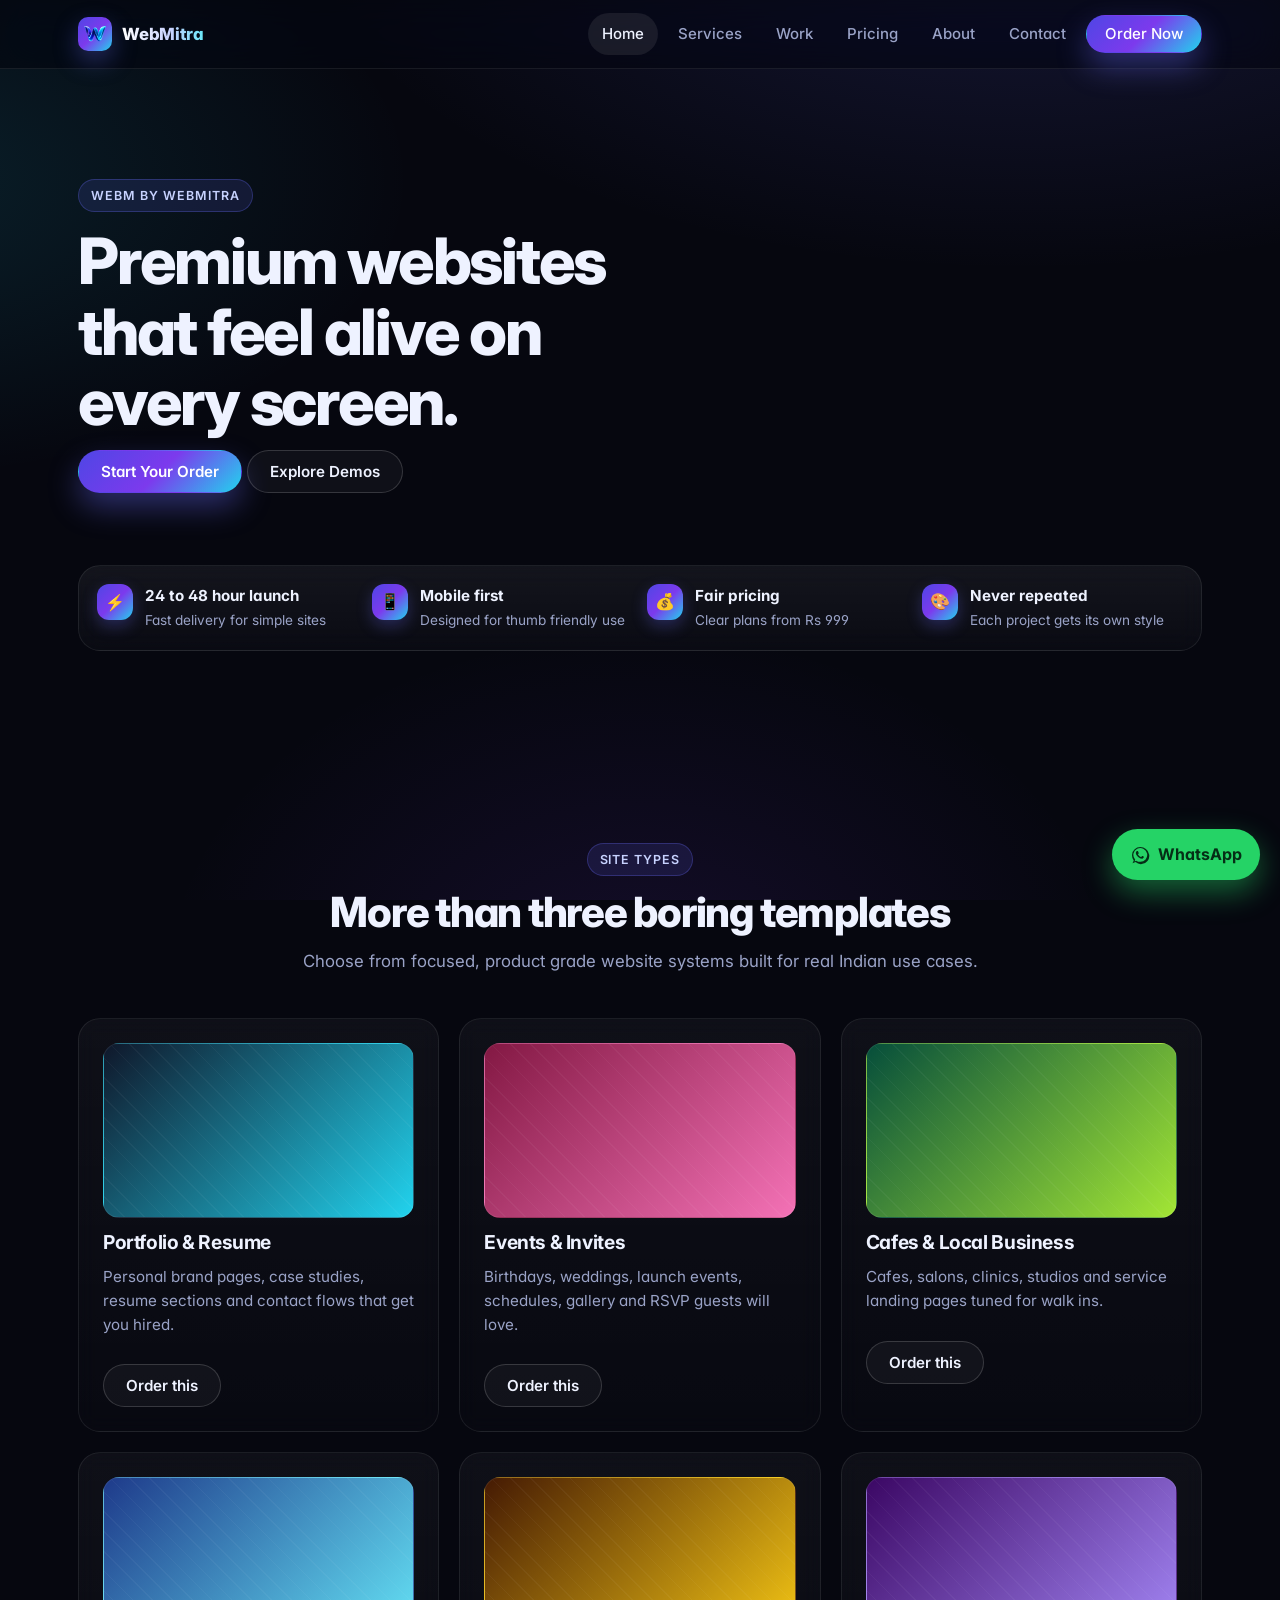
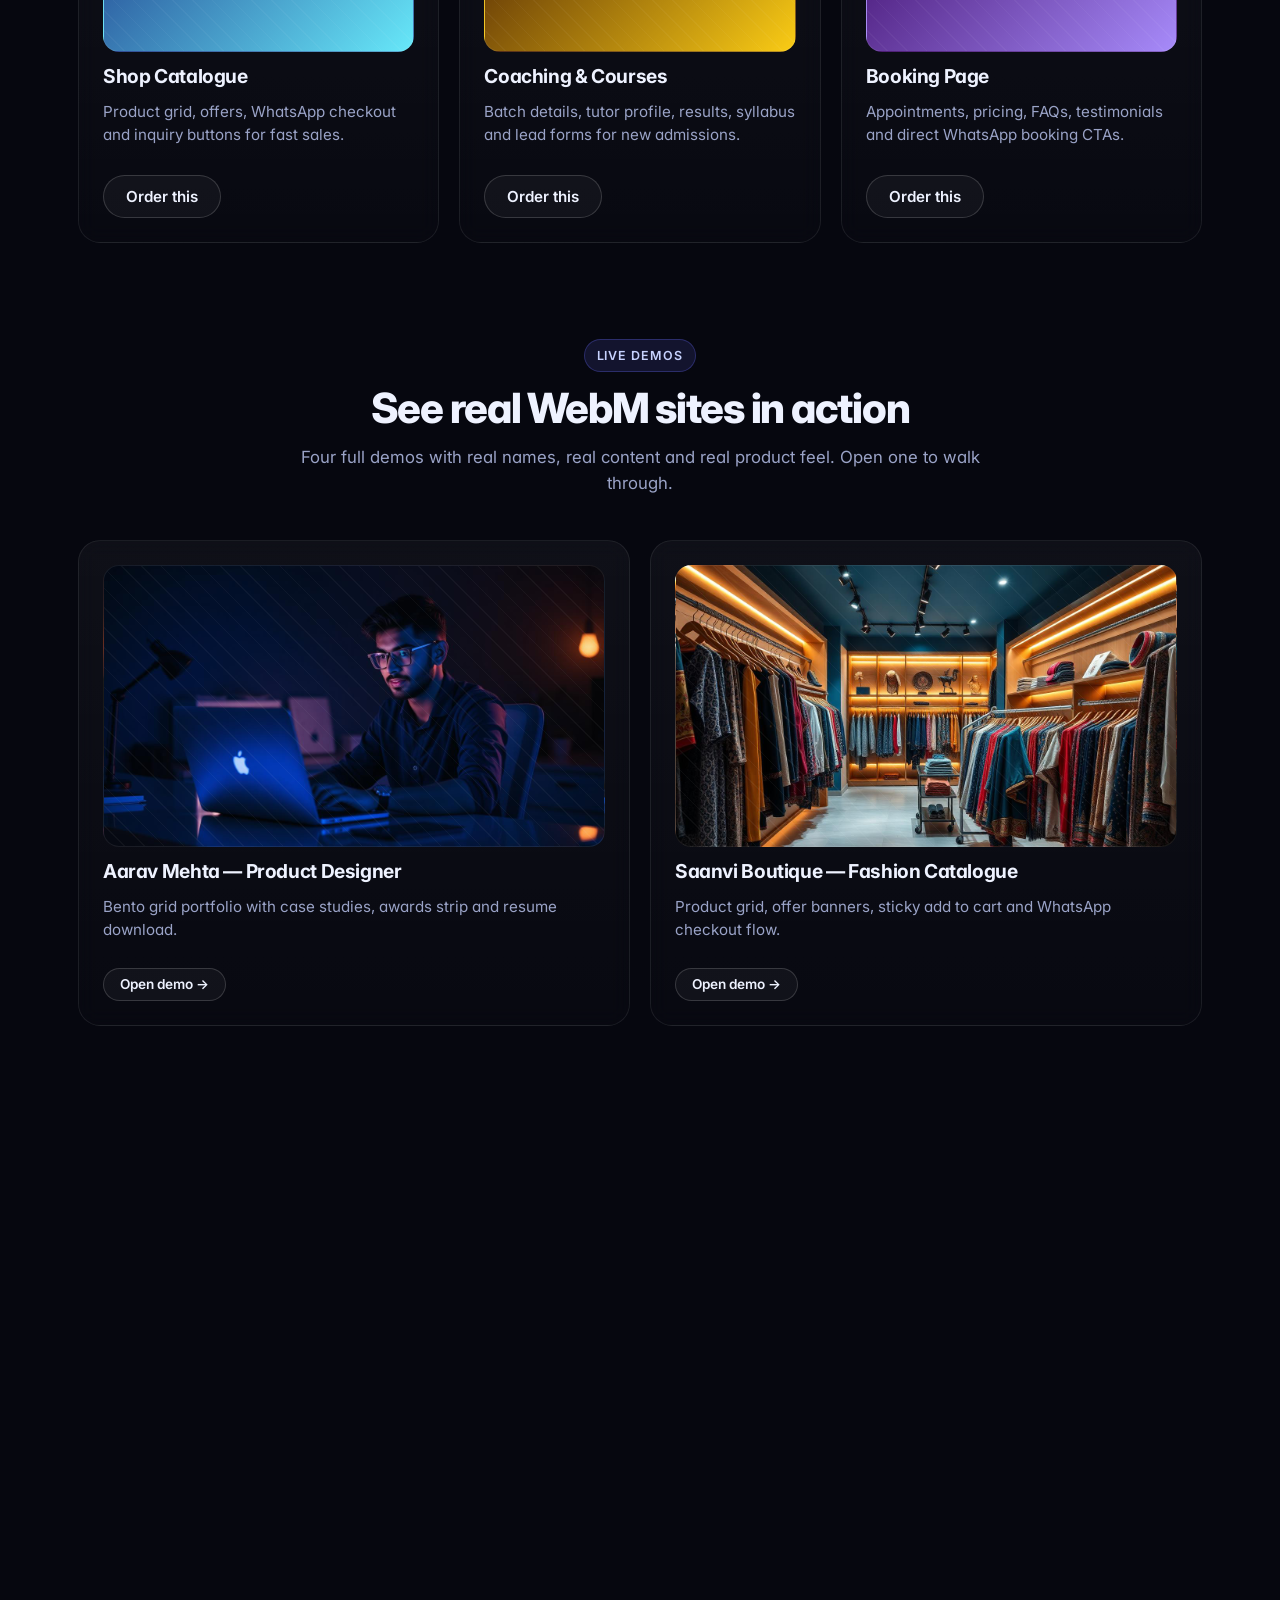
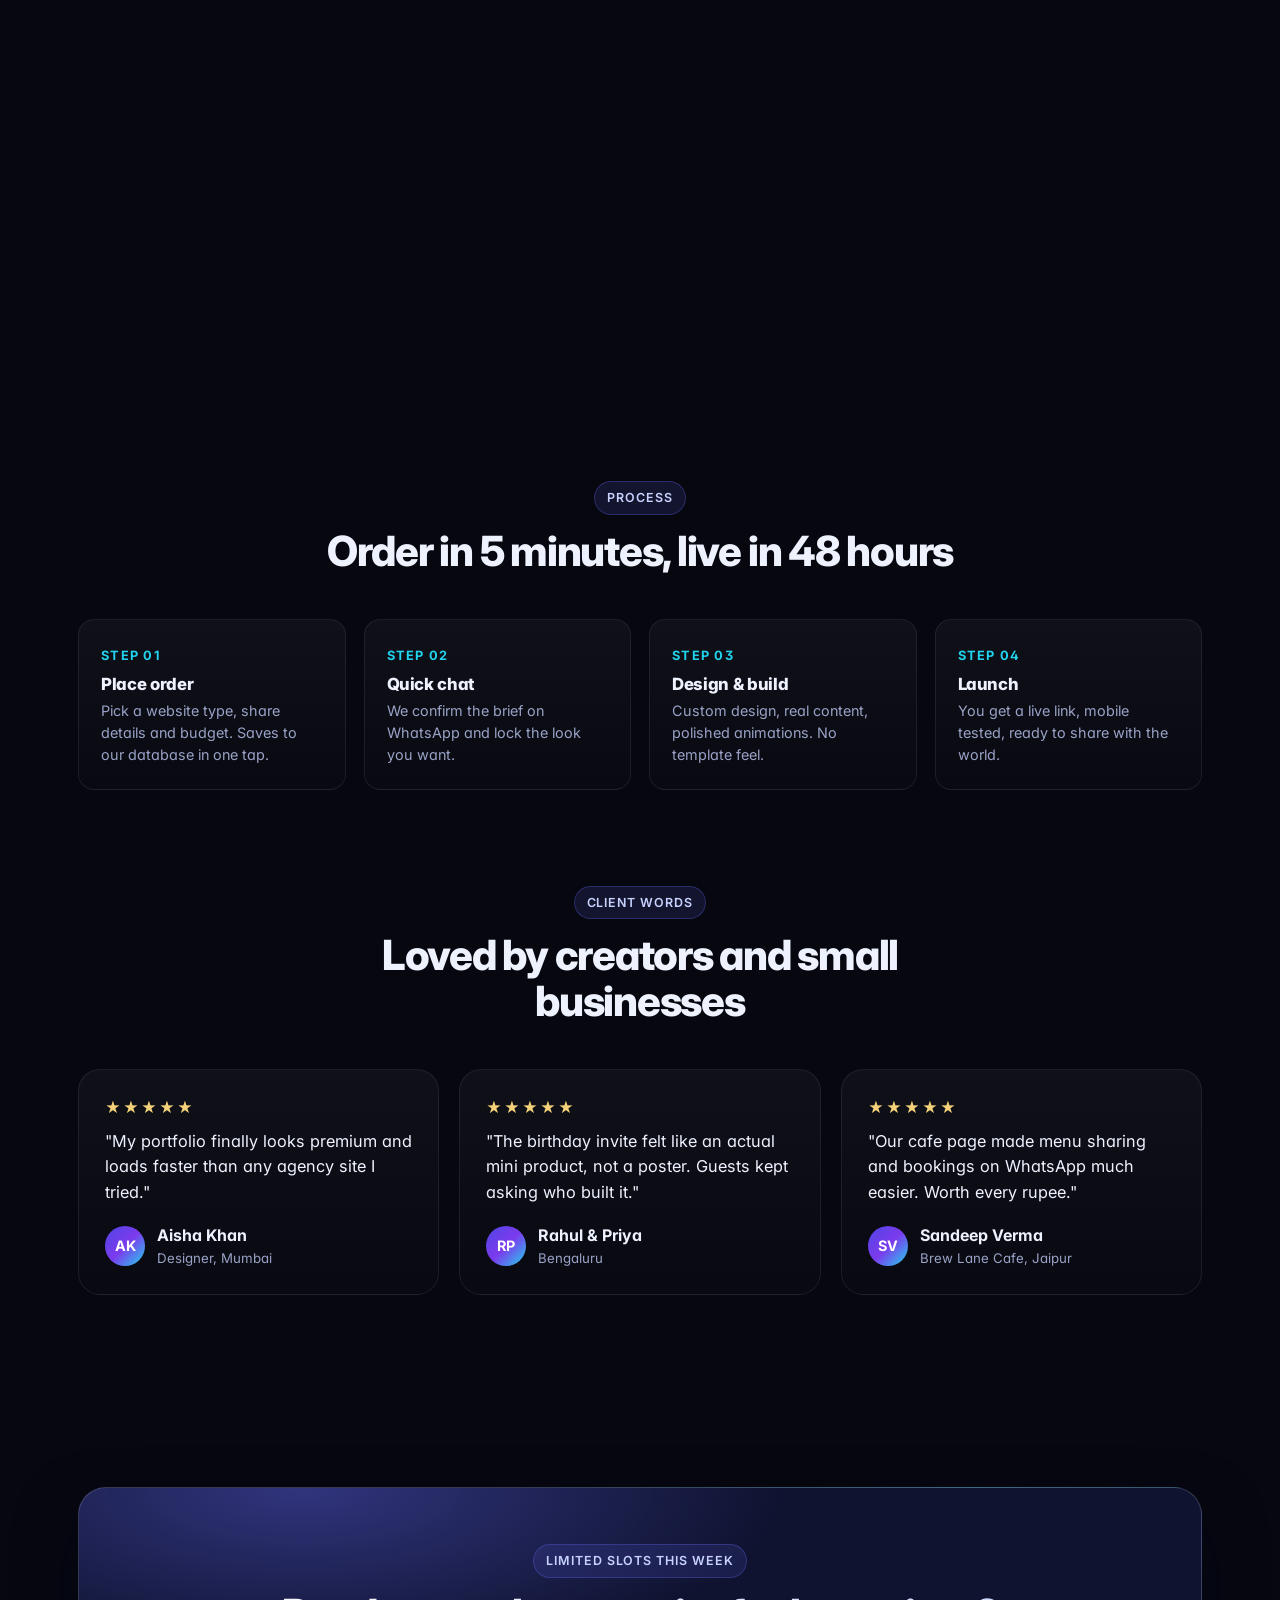
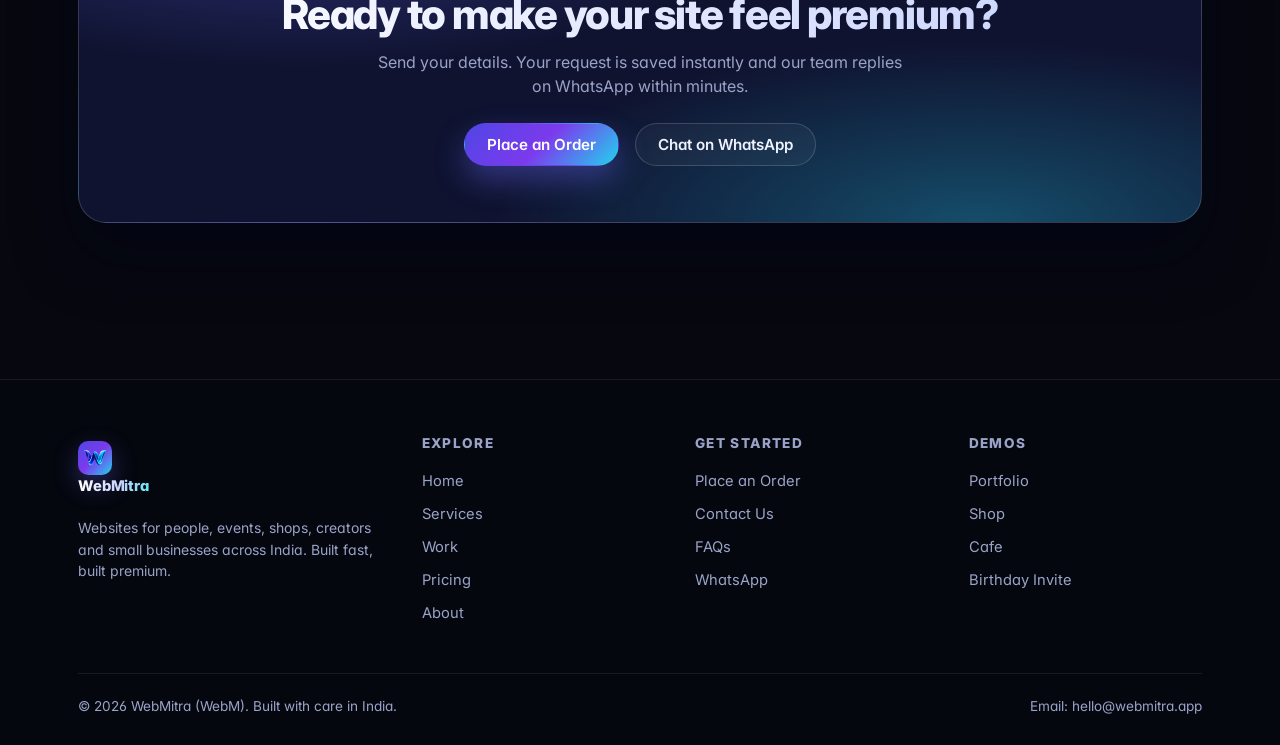
==== commit 1c4c70de: "Update index.html" ====
--- a/index.html
+++ b/index.html
@@ -93,17 +93,13 @@
         <div>
           <span class="eyebrow fade-in">WebM by WebMitra</span>
           <h1 class="fade-in delay-1">Premium websites that feel alive on every screen.</h1>
-          <p class="lead fade-in delay-2">
+          <p class="lead fade-in delay-2" style="--bg-img:url('images/hero.jpg')>
             WebMitra builds fast, polished, mobile first websites for portfolios, events, shops, cafes, clinics, coaching brands and local businesses across India. No template look, no fluff, just pages that convert.
           </p>
           <div class="hero-cta fade-in delay-3">
             <a class="btn btn-primary" href="order.html">Start Your Order</a>
             <a class="btn btn-ghost" href="work.html">Explore Demos</a>
           </div>
-        </div>
-        <div class="hero-media fade-in delay-2">
-          <img src="images/hero.jpg" alt="WebMitra liquid glass hero visual" width="640" height="800" fetchpriority="high" />
-        </div>
       </div>
     </section>
 
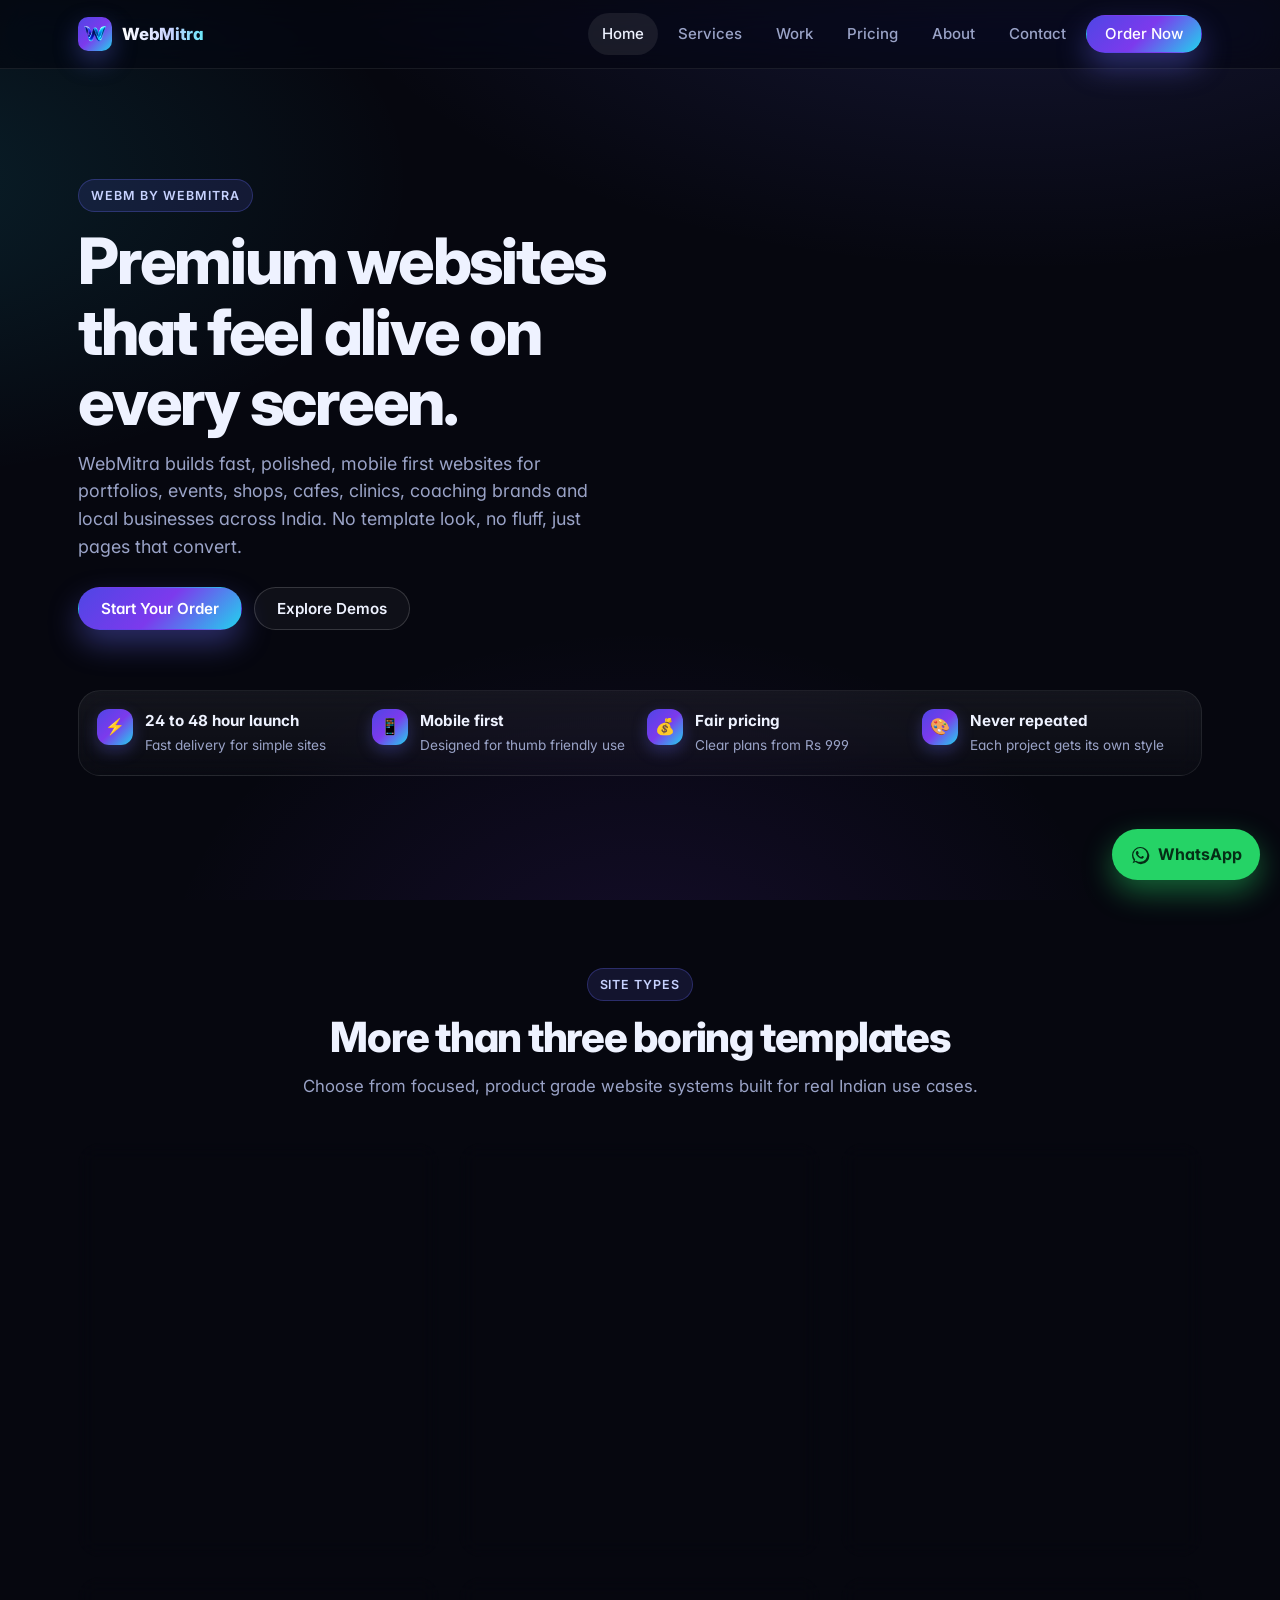
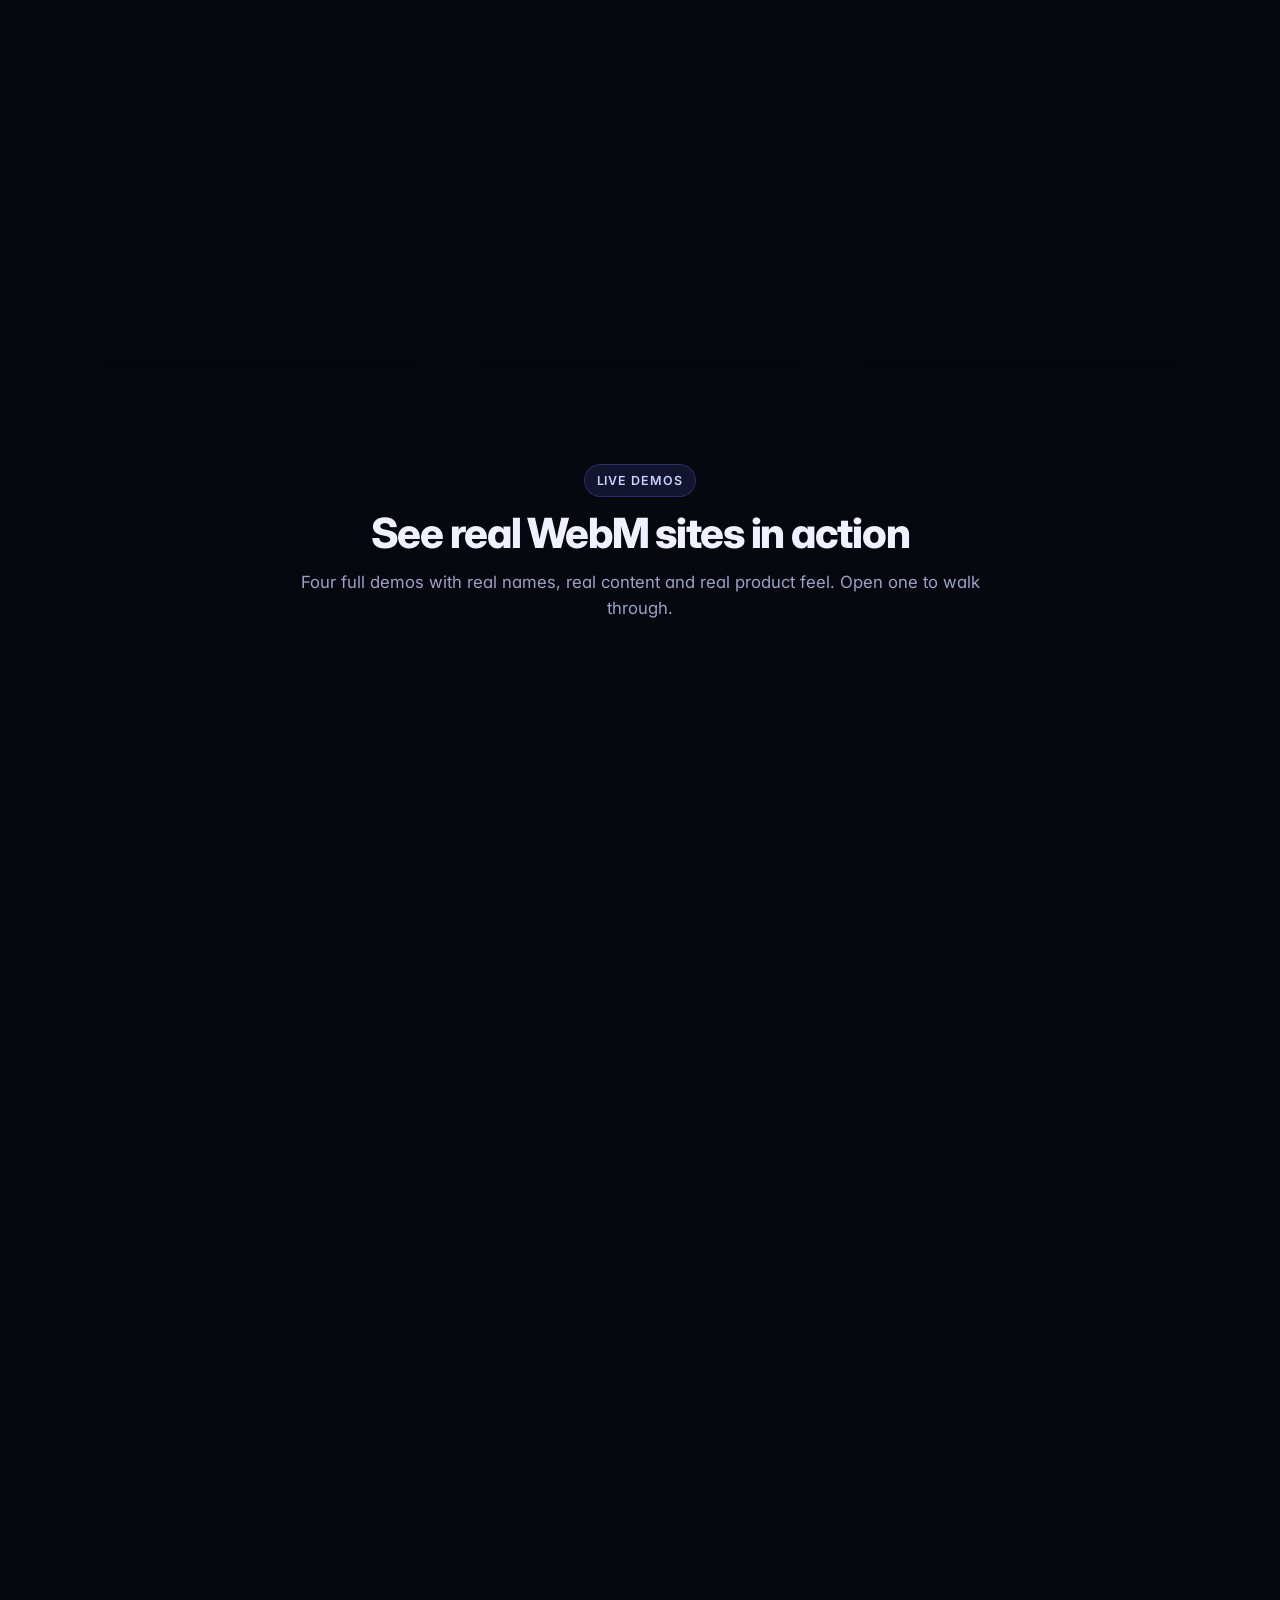
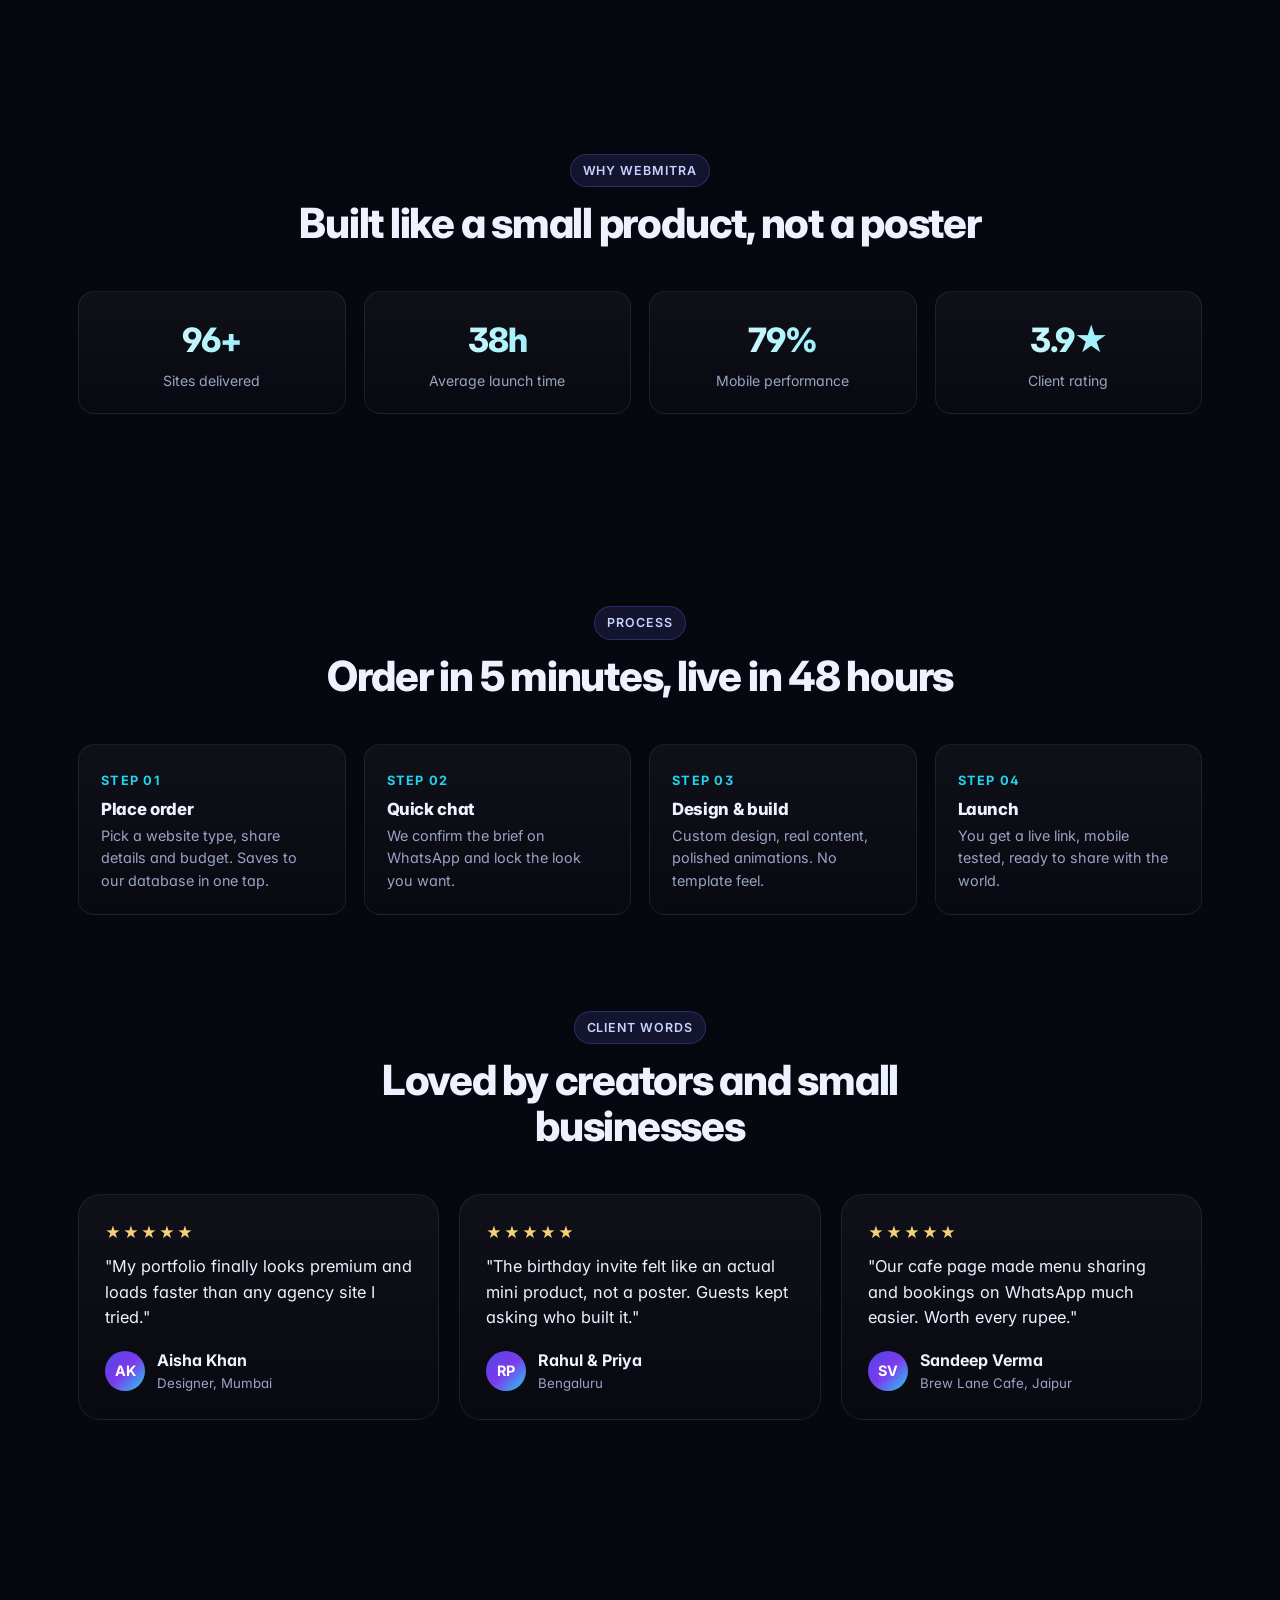
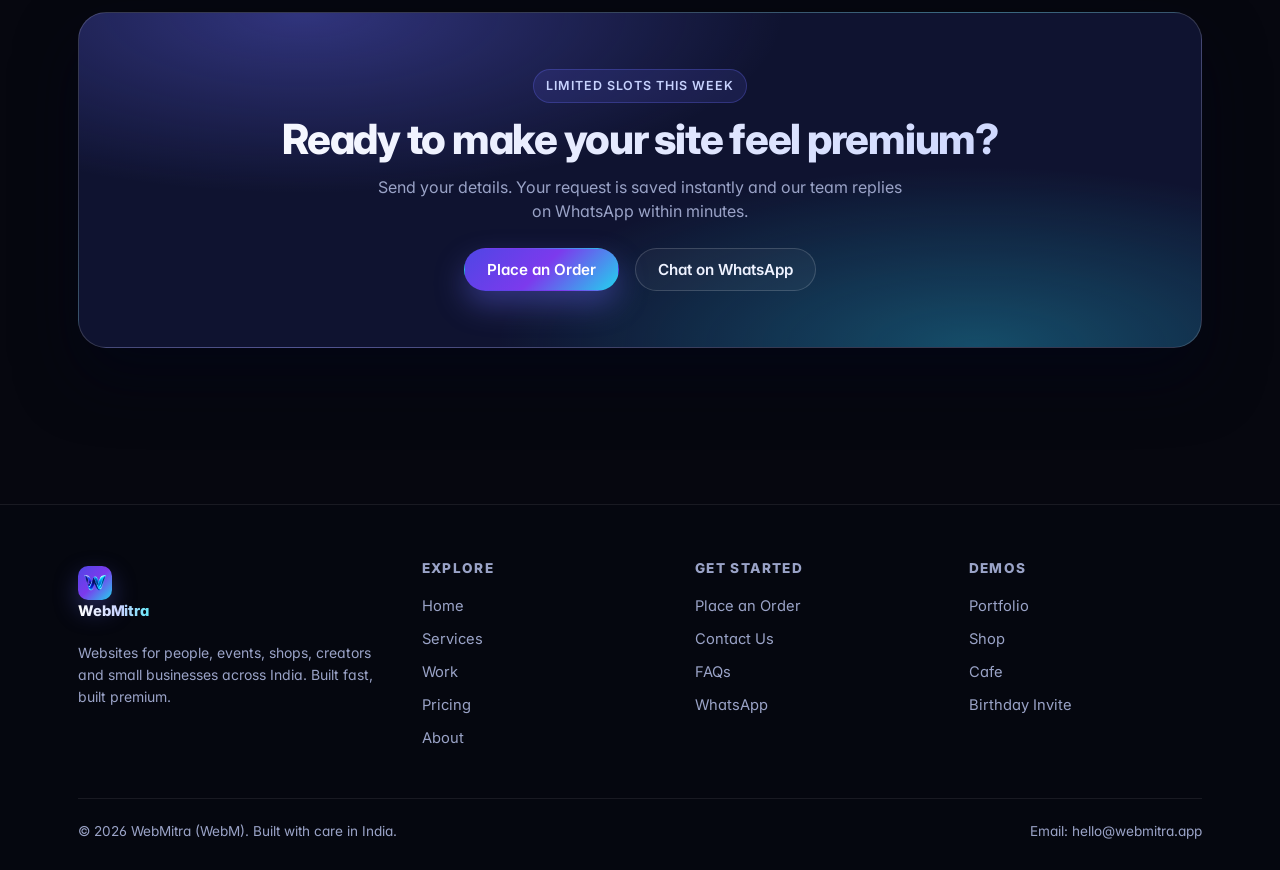
==== commit dba1dae4: "Update index.html" ====
--- a/index.html
+++ b/index.html
@@ -93,7 +93,7 @@
         <div>
           <span class="eyebrow fade-in">WebM by WebMitra</span>
           <h1 class="fade-in delay-1">Premium websites that feel alive on every screen.</h1>
-          <p class="lead fade-in delay-2" style="--bg-img:url('images/hero.jpg')>
+          <p class="lead fade-in delay-2">
             WebMitra builds fast, polished, mobile first websites for portfolios, events, shops, cafes, clinics, coaching brands and local businesses across India. No template look, no fluff, just pages that convert.
           </p>
           <div class="hero-cta fade-in delay-3">
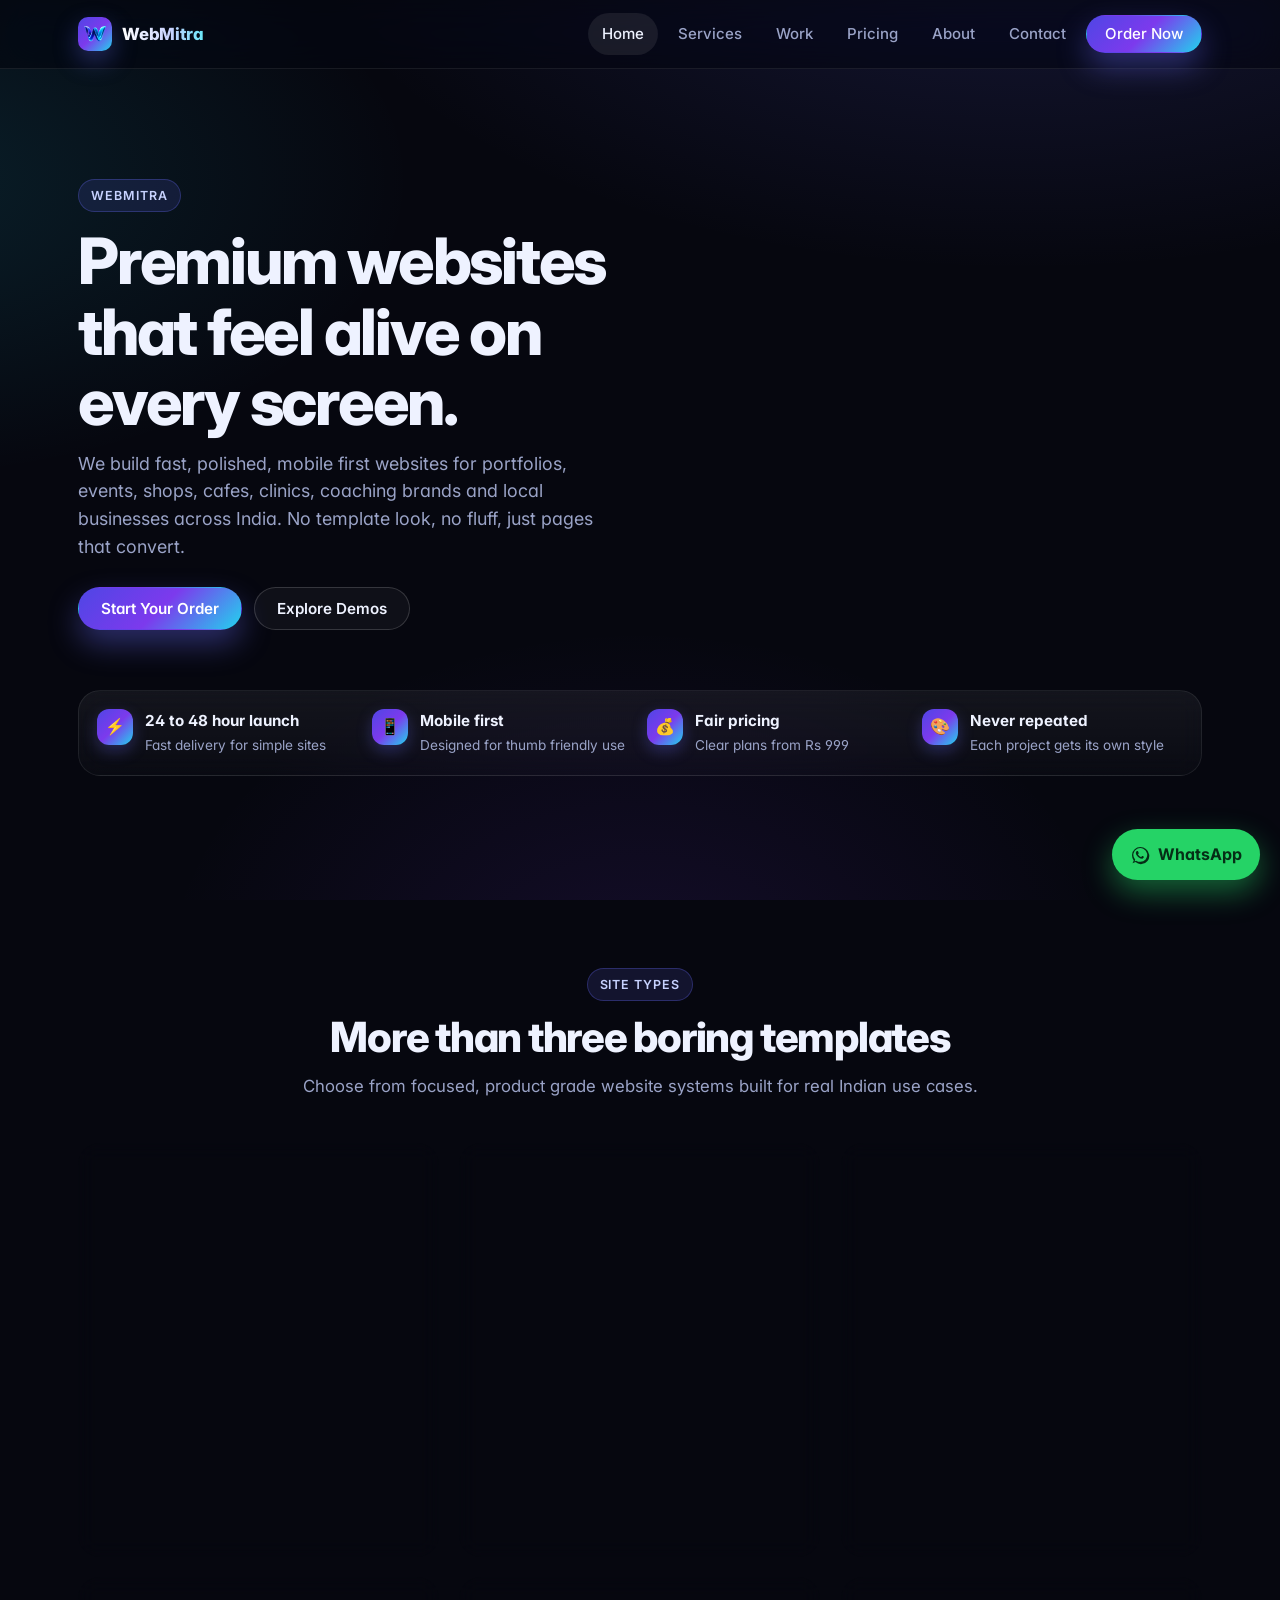
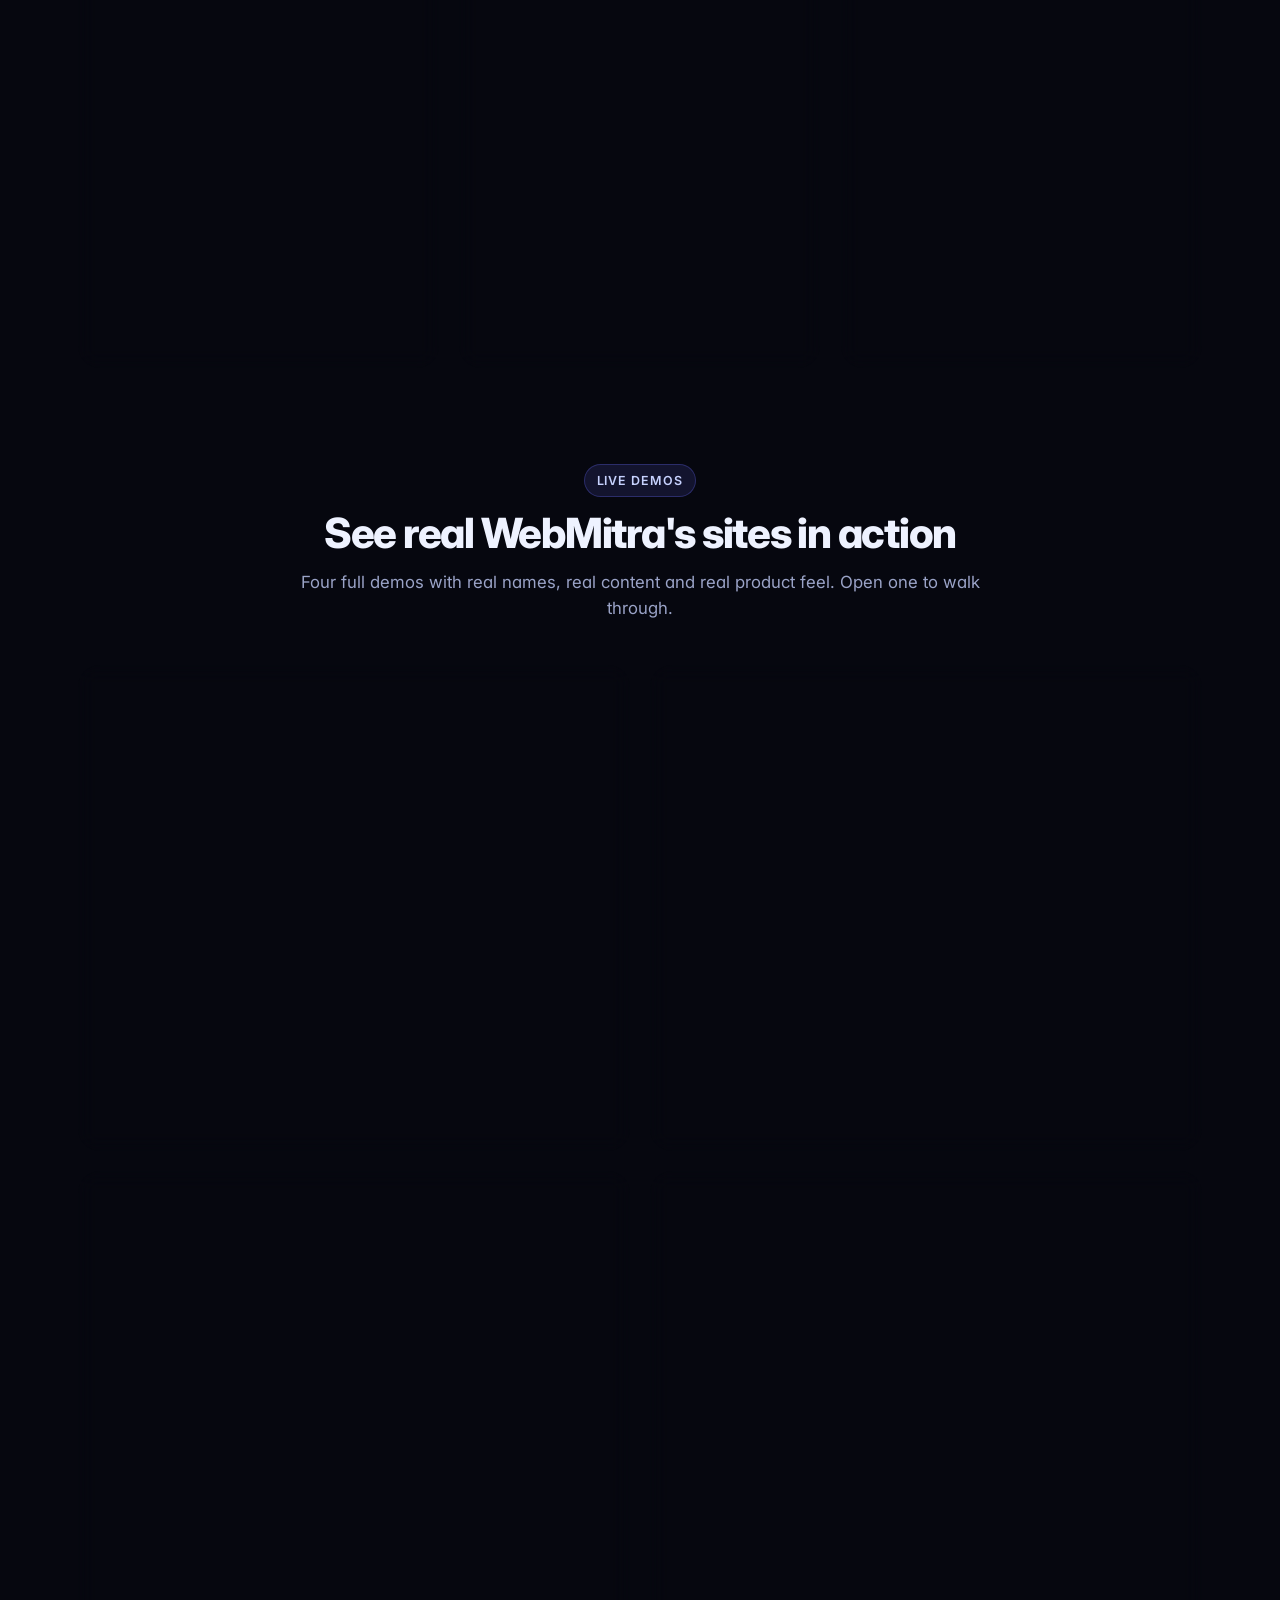
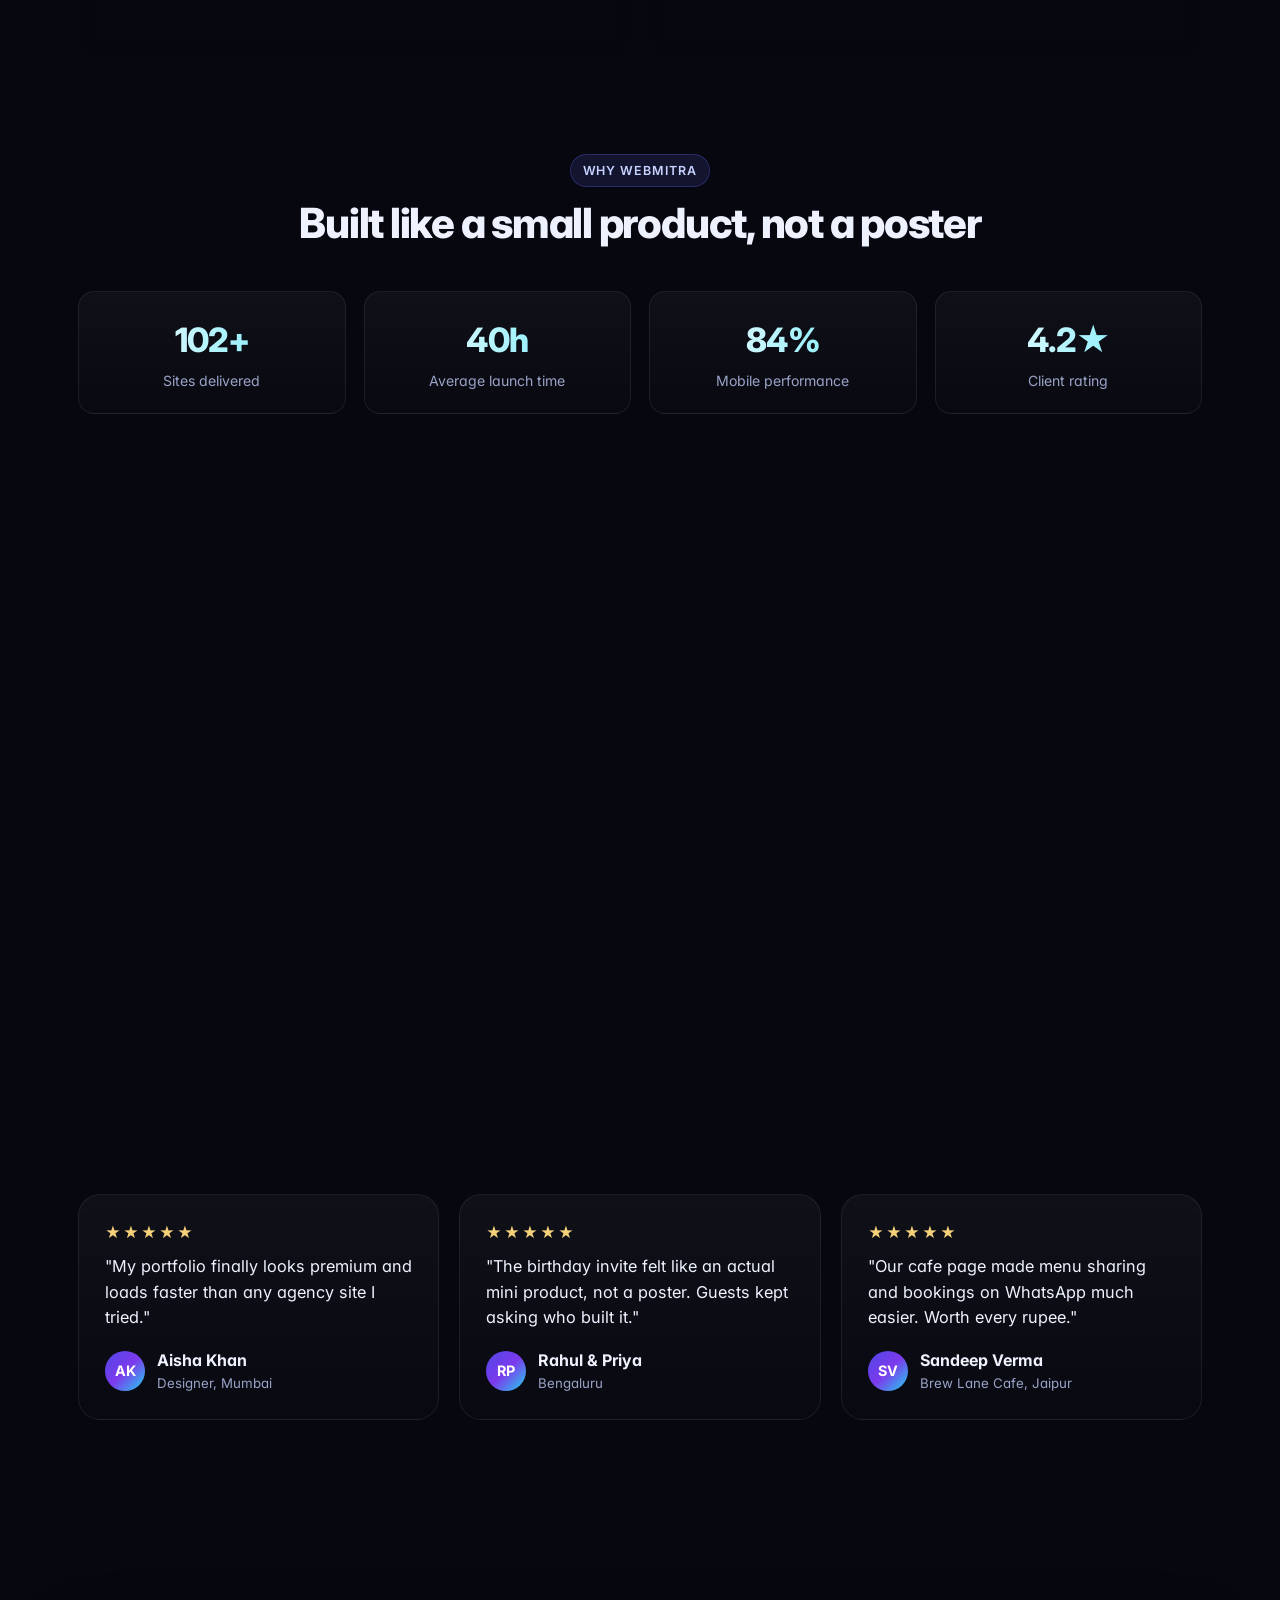
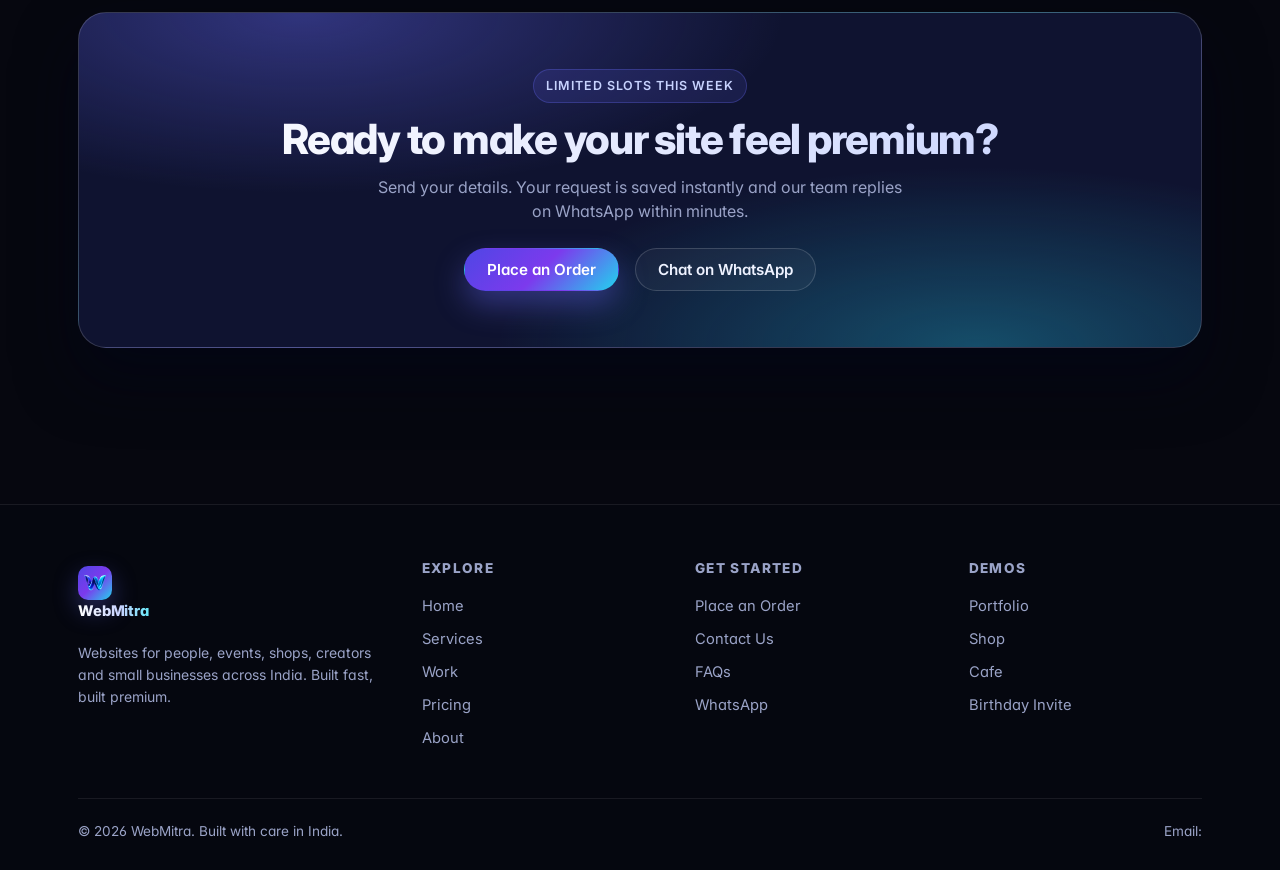
==== commit 9eaad5bb: "Update index.html" ====
--- a/index.html
+++ b/index.html
@@ -3,12 +3,11 @@
 <head>
   <meta charset="utf-8" />
   <meta name="viewport" content="width=device-width, initial-scale=1, viewport-fit=cover" />
-  <title>WebMitra | WebM Premium Websites for Creators, Cafes, Shops & Events in India</title>
-  <meta name="description" content="WebMitra (WebM) builds premium, fast, mobile first websites for personal brands, cafes, shops, coaching, salons and events across India. Launch in 24 to 48 hours from just Rs 999." />
-  <meta name="keywords" content="WebM, WebMitra, WebM websites, WebMitra India, premium websites India, mobile first website, fast website India, portfolio website, cafe website, shop website, birthday invite website, wedding website, business landing page, website designer India" />
+  <title>WebMitra | Premium Websites for Creators, Cafes, Shops & Events in India</title>
+  <meta name="description" content="WebMitra builds premium, fast, mobile first websites for personal brands, cafes, shops, coaching, salons and events across India. Launch in 24 to 48 hours from just Rs 999." />
+  <meta name="keywords" content="WebMitra, WebMitra websites, WebMitra India, premium websites India, mobile first website, fast website India, portfolio website, cafe website, shop website, birthday invite website, wedding website, business landing page, website designer India" />
   <meta name="author" content="WebMitra" />
   <meta name="robots" content="index,follow,max-image-preview:large" />
-  <link rel="canonical" href="https://webmitra.app/" />
   <link rel="icon" href="icons/logo.png" type="image/svg+xml" />
   <link rel="apple-touch-icon" href="icons/logo.png" />
   <link rel="preconnect" href="https://fonts.googleapis.com" />
@@ -17,14 +16,14 @@
   <link rel="stylesheet" href="styles.css" />
   <meta name="theme-color" content="#06070f" />
   <meta property="og:site_name" content="WebMitra" />
-  <meta property="og:title" content="WebMitra (WebM) | Premium Websites Built in 48 Hours" />
+  <meta property="og:title" content="WebMitra | Premium Websites Built in 48 Hours" />
   <meta property="og:description" content="Premium, fast, mobile first websites for creators, businesses and events across India. From Rs 999." />
   <meta property="og:type" content="website" />
-  <meta property="og:url" content="https://webmitra.app/" />
+  <meta property="og:url" content="https://kaushalllbro.github.io/wm1/"/>
   <meta property="og:image" content="images/hero.jpg" />
   <meta name="twitter:card" content="summary_large_image" />
-  <meta name="twitter:title" content="WebMitra (WebM) | Premium Websites in 48 Hours" />
-  <meta name="twitter:description" content="WebM builds beautiful, fast websites that convert. From Rs 999." />
+  <meta name="twitter:title" content="WebMitra | Premium Websites in 48 Hours" />
+  <meta name="twitter:description" content="We build beautiful, fast websites that convert. From Rs 999." />
   <meta name="twitter:image" content="images/hero.jpg" />
   <script type="application/ld+json">
   {
@@ -33,10 +32,10 @@
       {
         "@type": "Organization",
         "name": "WebMitra",
-        "alternateName": ["WebM", "Web Mitra", "WebMitra India"],
-        "url": "https://webmitra.app/",
-        "logo": "https://webmitra.app/icons/logo.png",
-        "description": "WebMitra (WebM) builds premium, fast, mobile first websites for creators and small businesses across India.",
+        "alternateName": [ "Web Mitra", "WebMitra India"],
+        "url": "https://kaushalllbro.github.io/wm1/",
+        "logo": "https://kaushalllbro.github.io/wm1/icons/logo.png",
+        "description": "WebMitra builds premium, fast, mobile first websites for creators and small businesses across India.",
         "sameAs": ["https://wa.me/919448249141"],
         "contactPoint": [{
           "@type": "ContactPoint",
@@ -50,10 +49,10 @@
         "@type": "WebSite",
         "name": "WebMitra",
         "alternateName": "WebM",
-        "url": "https://webmitra.app/",
+        "url": "https://kaushalllbro.github.io/wm1/",
         "potentialAction": {
           "@type": "SearchAction",
-          "target": "https://webmitra.app/?q={search_term_string}",
+          "target": "https://kaushalllbro.github.io/wm1/?q={search_term_string}",
           "query-input": "required name=search_term_string"
         }
       },
@@ -91,10 +90,10 @@
     <section class="hero">
       <div class="container hero-grid">
         <div>
-          <span class="eyebrow fade-in">WebM by WebMitra</span>
+          <span class="eyebrow fade-in">WebMitra</span>
           <h1 class="fade-in delay-1">Premium websites that feel alive on every screen.</h1>
           <p class="lead fade-in delay-2">
-            WebMitra builds fast, polished, mobile first websites for portfolios, events, shops, cafes, clinics, coaching brands and local businesses across India. No template look, no fluff, just pages that convert.
+            We build fast, polished, mobile first websites for portfolios, events, shops, cafes, clinics, coaching brands and local businesses across India. No template look, no fluff, just pages that convert.
           </p>
           <div class="hero-cta fade-in delay-3">
             <a class="btn btn-primary" href="order.html">Start Your Order</a>
@@ -136,7 +135,7 @@
       <div class="container">
         <div class="section-head reveal">
           <span class="eyebrow">Live demos</span>
-          <h2>See real WebM sites in action</h2>
+          <h2>See real WebMitra's sites in action</h2>
           <p>Four full demos with real names, real content and real product feel. Open one to walk through.</p>
         </div>
         <div class="grid grid-2">
@@ -239,7 +238,7 @@
         <div><h4>Get Started</h4><a href="order.html">Place an Order</a><a href="contact.html">Contact Us</a><a href="faq.html">FAQs</a><a data-wa>WhatsApp</a></div>
         <div><h4>Demos</h4><a href="demo-portfolio.html">Portfolio</a><a href="demo-shop.html">Shop</a><a href="demo-cafe.html">Cafe</a><a href="demo-invite.html">Birthday Invite</a></div>
       </div>
-      <div class="footer-bottom"><span>© <span id="yr"></span> WebMitra (WebM). Built with care in India.</span><span>Email: hello@webmitra.app</span></div>
+      <div class="footer-bottom"><span>© <span id="yr"></span> WebMitra. Built with care in India.</span><span>Email: </span></div>
     </div>
   </footer>
 
